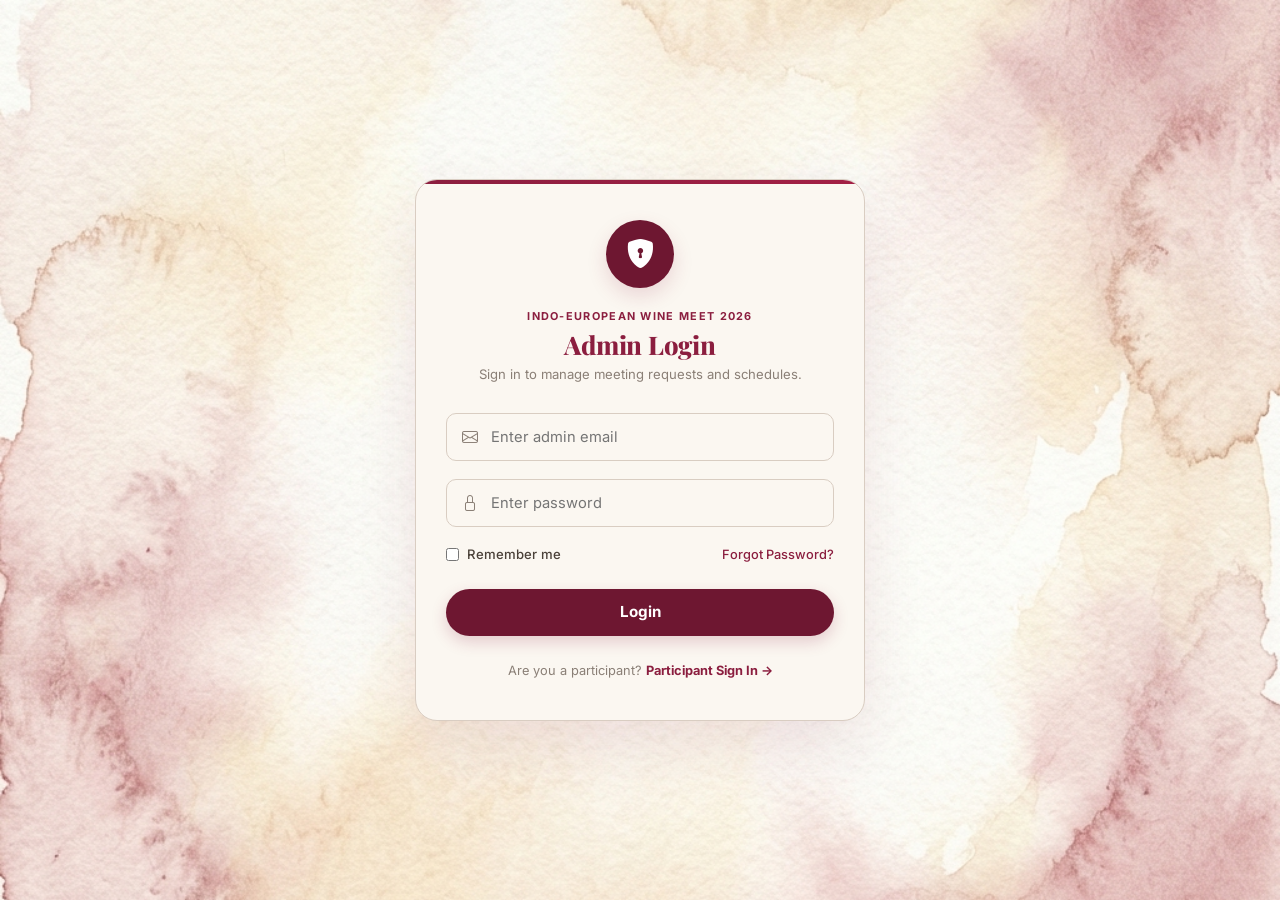
==== admin-login.html @ 6dad5243 "html" ====
<!DOCTYPE html>
<html lang="en">

<head>
  <meta charset="UTF-8">
  <meta name="viewport" content="width=device-width, initial-scale=1.0">
  <title>Admin Login | Indo-European Wine Meet 2026</title>
  <link rel="preconnect" href="https://fonts.googleapis.com">
  <link rel="preconnect" href="https://fonts.gstatic.com" crossorigin>
  <link
    href="https://fonts.googleapis.com/css2?family=Playfair+Display:ital,wght@0,600;0,700;0,800;1,600&family=Poppins:wght@400;500;600;700;800&family=Inter:wght@400;500;600&display=swap"
    rel="stylesheet">
  <link href="https://cdn.jsdelivr.net/npm/bootstrap@5.3.3/dist/css/bootstrap.min.css" rel="stylesheet">
  <link rel="stylesheet" href="https://cdn.jsdelivr.net/npm/bootstrap-icons@1.11.3/font/bootstrap-icons.css">
  <link rel="stylesheet" href="style.css">
</head>

<body class="auth-body">

  <div class="auth-card">

    <!-- Shield circle icon -->
    <div class="auth-icon-circle" style="background: var(--wine-deep);">
      <i class="bi bi-shield-lock-fill"></i>
    </div>

    <div class="auth-header">
      <p
        style="font-size:0.68rem; text-transform:uppercase; letter-spacing:0.12em; font-weight:700; color:var(--wine); margin-bottom:4px;">
        INDO-EUROPEAN WINE MEET 2026</p>
      <h3
        style="font-family:var(--font-serif); font-weight:800; color:var(--wine); font-size:1.6rem; margin-bottom:6px;">
        Admin Login</h3>
      <p style="font-size:0.82rem; color:#8a7f76; line-height:1.5;">Sign in to manage meeting requests and schedules.
      </p>
    </div>

    <div class="auth-error" id="auth-error">Invalid administrator credentials.</div>

    <form id="adminForm" onsubmit="handleAdminLogin(event)">
      <div class="auth-input-wrap">
        <i class="bi bi-envelope auth-input-icon"></i>
        <input type="email" class="auth-control" id="adm-email" placeholder="Enter admin email" required>
      </div>
      <div class="auth-input-wrap">
        <i class="bi bi-lock auth-input-icon"></i>
        <input type="password" class="auth-control" id="adm-password" placeholder="Enter password" required>
      </div>

      <div class="auth-options">
        <label class="d-flex align-items-center gap-2" style="cursor:pointer; font-weight: 500;">
          <input type="checkbox" style="accent-color:var(--wine);"> Remember me
        </label>
        <a href="#" onclick="alert('Forgot password placeholder')" style="font-weight: 500; font-size: 0.8rem;">Forgot
          Password?</a>
      </div>

      <button type="submit" class="auth-btn" style="background:var(--wine-deep);">Login</button>
    </form>

    <div class="auth-switch" style="margin-top: 25px; font-size: 0.8rem;">
      Are you a participant? <a href="user-login.html" style="color:var(--wine); font-weight:700;">Participant Sign In
        &rarr;</a>
    </div>
  </div>

  <script>
    function handleAdminLogin(e) {
      e.preventDefault();
      const email = document.getElementById('adm-email').value.trim().toLowerCase();
      const password = document.getElementById('adm-password').value;
      const errorDiv = document.getElementById('auth-error');

      // Admin credentials: admin@mediaindia.eu / admin123
      if (email === 'admin@mediaindia.eu' && password === 'admin123') {
        sessionStorage.setItem('admin_logged', 'true');
        sessionStorage.setItem('admin_email', email);
        window.location.href = 'dashboard.html';
      } else {
        errorDiv.style.display = 'block';
      }
    }
  </script>
</body>

</html>
---- style.css ----
/* ============ TOKENS ============ */
:root {
  --cream: #F5EEE6;
  --cream-alt: #F3EADF;
  --paper: #FBF7F1;
  --wine: #8B1E3F;
  --wine-deep: #6E1731;
  --rose: #A32045;
  --terracotta: #B5502F;
  --ink: #1D1714;
  --border-soft: #D9CDC2;
  --amber: #F29A2E;
  --leaf: #6E8B5C;
  --leaf-dark: #4F6B41;

  --font-display: 'Poppins', sans-serif;
  --font-serif: 'Playfair Display', serif;
  --font-body: 'Inter', sans-serif;

  --radius-lg: 22px;
  --radius-md: 14px;
  --container-max: 1240px;
}

* {
  box-sizing: border-box;
}

html {
  scroll-behavior: smooth;
}

body {
  font-family: var(--font-body);
  color: var(--ink);
  background: var(--cream);
  overflow-x: hidden;
}

.container-xl-custom {
  max-width: var(--container-max);
  margin: 0 auto;
  padding: 0 clamp(20px, 5vw, 64px);
}

h1,
h2,
h3,
h4 {
  font-family: var(--font-display);
  font-weight: 800;
  color: var(--ink);
  letter-spacing: -0.01em;
}

.eyebrow {
  font-family: var(--font-body);
  text-transform: uppercase;
  letter-spacing: 0.16em;
  font-size: 0.78rem;
  font-weight: 600;
  color: var(--wine);
}

.section-label {
  display: inline-flex;
  align-items: center;
  gap: 10px;
  font-family: var(--font-body);
  text-transform: uppercase;
  letter-spacing: 0.14em;
  font-size: 0.76rem;
  font-weight: 700;
  color: var(--wine);
  margin-bottom: 14px;
}

.section-label::before {
  content: "";
  width: 26px;
  height: 3px;
  background: var(--amber);
  display: inline-block;
  border-radius: 2px;
}

.section-title {
  font-size: clamp(1.9rem, 3vw, 2.7rem);
  margin-bottom: 18px;
}

.lede {
  font-size: 1.06rem;
  line-height: 1.75;
  color: #3a332f;
}

section {
  position: relative;
}

.wine-strip {
  background: linear-gradient(90deg, var(--wine) 0%, var(--rose) 100%);
  color: #fff;
}

.divider-strip {
  height: 6px;
  width: 100%;
  background: repeating-linear-gradient(90deg, var(--wine) 0 40px, var(--amber) 40px 44px, var(--wine) 44px 84px);
  opacity: .85;
}

/* ============ DECORATIVE SVG FLOATERS ============ */
.float-deco {
  position: absolute;
  pointer-events: none;
  opacity: .9;
  z-index: 1;
}

@keyframes gentle-float {

  0%,
  100% {
    transform: translateY(0) rotate(0deg);
  }

  50% {
    transform: translateY(-10px) rotate(2deg);
  }
}

.drift {
  animation: gentle-float 6s ease-in-out infinite;
}

@media (prefers-reduced-motion: reduce) {
  .drift {
    animation: none;
  }
}

/* ============ NAVBAR ============ */
.site-navbar {
  position: sticky;
  top: 0;
  z-index: 999;
  background: rgba(251, 247, 241, 0.88);
  backdrop-filter: blur(10px);
  border-bottom: 1px solid var(--border-soft);
  transition: box-shadow .3s ease;
}

.site-navbar.scrolled {
  box-shadow: 0 6px 24px rgba(29, 23, 20, 0.08);
}

.navbar-inner {
  display: flex;
  align-items: center;
  justify-content: space-between;
  padding: 14px clamp(20px, 5vw, 64px);
  max-width: var(--container-max);
  margin: 0 auto;
}

.mig-logo {
  display: flex;
  align-items: center;
  gap: 10px;
  text-decoration: none;
  flex-shrink: 0;
}

.mig-logo-mark {
  font-family: var(--font-display);
  font-weight: 800;
  font-size: 1.5rem;
  color: var(--wine);
  letter-spacing: 0.02em;
  line-height: 1;
}

.mig-logo-mark span {
  color: var(--ink);
}

.mig-logo img {
  height: 40px;
  width: auto;
  display: block;
}

.mig-logo-sub {
  display: block;
  font-size: 0.55rem;
  letter-spacing: 0.22em;
  color: #7a6f65;
  font-weight: 600;
  margin-top: 2px;
}

.nav-links {
  display: flex;
  gap: 15px;
  align-items: center;
  list-style: none;
  margin: 0;
  padding: 0;
}

.nav-links a {
  color: var(--ink);
  text-decoration: none;
  font-weight: 600;
  font-size: 0.86rem;
  position: relative;
  padding: 4px 0;
  transition: color .25s ease;
}

.nav-links a::after {
  content: "";
  position: absolute;
  left: 0;
  bottom: -2px;
  width: 0;
  height: 2px;
  background: var(--wine);
  transition: width .25s ease;
}

.nav-links a:hover {
  color: var(--wine);
}

.nav-links a:hover::after {
  width: 100%;
}

.btn-wine {
  background: var(--wine);
  color: #fff !important;
  border: none;
  padding: 10px 22px;
  border-radius: 999px;
  font-weight: 600;
  font-size: 0.92rem;
  text-decoration: none;
  transition: all .25s ease;
  display: inline-block;
}

.btn-wine:hover {
  background: var(--wine-deep);
  color: #fff;
  transform: translateY(-1px);
  box-shadow: 0 8px 20px rgba(139, 30, 63, 0.28);
}

.btn-outline-wine {
  background: transparent;
  color: var(--wine) !important;
  border: 1.5px solid var(--wine);
  padding: 9.5px 22px;
  border-radius: 999px;
  font-weight: 600;
  font-size: 0.92rem;
  text-decoration: none;
  transition: all .25s ease;
  display: inline-block;
}

.btn-outline-wine:hover {
  background: var(--wine);
  color: #fff !important;
}

.navbar-toggler {
  border: none;
  background: none;
  font-size: 1.4rem;
  color: var(--wine);
}

/* ============ HERO ============ */
.hero {
  background: var(--cream);
  padding: 56px 0 0 0;
  position: relative;
  overflow: hidden;
}

.hero-grid {
  display: grid;
  grid-template-columns: 0.95fr 1.15fr;
  gap: 48px;
  align-items: center;
  max-width: var(--container-max);
  margin: 0 auto;
  padding: 0 clamp(20px, 5vw, 64px) 60px;
  position: relative;
  z-index: 2;
}

.hero-image-stack {
  display: flex;
  flex-direction: column;
  gap: 16px;
}

.hero-img-block {
  border-radius: var(--radius-lg);
  overflow: hidden;
  box-shadow: 0 20px 46px rgba(29, 23, 20, 0.14);
  position: relative;
}

.hero-img-block img {
  width: 100%;
  display: block;
  object-fit: cover;
}

.hero-img-block.large img {
  height: 300px;
}

.hero-img-block.small {
  display: flex;
}

.hero-img-block.small img {
  height: 180px;
}

.hero-check-badge {
  position: absolute;
  top: 14px;
  left: 14px;
  width: 38px;
  height: 38px;
  background: var(--wine);
  border-radius: 50%;
  display: flex;
  align-items: center;
  justify-content: center;
  color: #fff;
  font-size: 1.1rem;
  box-shadow: 0 6px 14px rgba(0, 0, 0, .2);
}

.hero-content {
  position: relative;
  z-index: 2;
}

.hero-eyebrow {
  font-family: var(--font-body);
  text-transform: uppercase;
  letter-spacing: 0.18em;
  font-size: 0.78rem;
  font-weight: 600;
  color: var(--wine);
  display: flex;
  align-items: center;
  gap: 10px;
  margin-bottom: 18px;
}

.hero-eyebrow::before {
  content: "";
  width: 30px;
  height: 2px;
  background: var(--amber);
}

.hero-title {
  font-size: clamp(2.6rem, 5.2vw, 4.4rem);
  line-height: 1.03;
  margin-bottom: 6px;
  font-family: var(--font-display);
  font-weight: 800;
}

.hero-subline {
  font-family: var(--font-body);
  font-size: 1.15rem;
  letter-spacing: 0.06em;
  font-weight: 600;
  color: #54493f;
  text-transform: uppercase;
  margin: 14px 0 22px;
}

.date-badge {
  display: inline-flex;
  align-items: center;
  gap: 8px;
  background: var(--amber);
  color: var(--ink);
  font-weight: 700;
  font-size: 1rem;
  padding: 11px 24px;
  border-radius: 999px;
  box-shadow: 0 8px 18px rgba(242, 154, 46, 0.35);
}

.venue-line {
  margin-top: 16px;
  font-weight: 600;
  color: #4a4038;
  font-size: 0.98rem;
  letter-spacing: 0.02em;
}

.hero-intro {
  margin-top: 24px;
  font-size: 1.05rem;
  line-height: 1.8;
  color: #42392f;
  max-width: 560px;
  font-style: italic;
  border-left: 3px solid var(--border-soft);
  padding-left: 18px;
}

.hero-ctas {
  margin-top: 34px;
  display: flex;
  gap: 16px;
  flex-wrap: wrap;
}

.hero-deco-bottle {
  position: absolute;
  top: 30px;
  right: 18px;
  width: 92px;
  z-index: 1;
}

.hero-deco-leaf {
  position: absolute;
  top: -6px;
  left: 46%;
  width: 70px;
  z-index: 1;
}

.hero-deco-glasses {
  position: absolute;
  bottom: 40px;
  right: 4%;
  width: 130px;
  z-index: 1;
}

.hero-footer-band {
  background: linear-gradient(90deg, var(--wine) 0%, var(--rose) 100%);
  color: #fff;
  padding: 16px clamp(20px, 5vw, 64px);
}

.hero-footer-band .row-flex {
  max-width: var(--container-max);
  margin: 0 auto;
  display: flex;
  align-items: center;
  justify-content: space-between;
  font-weight: 700;
  font-size: 0.95rem;
  letter-spacing: 0.04em;
}

.hero-footer-band .mig-mini {
  font-family: var(--font-display);
  font-weight: 800;
  font-size: 1.15rem;
}

/* ============ ABOUT / OVERVIEW ============ */
.about-section {
  background: var(--paper);
  padding: 100px 0;
}

.about-grid {
  display: grid;
  grid-template-columns: 0.9fr 1.1fr;
  gap: 56px;
  align-items: center;
}

.about-img-wrap {
  position: relative;
}

.about-img-wrap img {
  width: 100%;
  border-radius: var(--radius-lg);
  box-shadow: 0 24px 50px rgba(29, 23, 20, 0.16);
  display: block;
}

.about-leaf-corner {
  position: absolute;
  top: -30px;
  left: -30px;
  width: 80px;
}

.participants-note {
  margin-top: 26px;
  background: var(--cream-alt);
  border-left: 4px solid var(--wine);
  border-radius: 10px;
  padding: 18px 22px;
}

.participants-note strong {
  color: var(--wine);
}

/* ============ BACKGROUND & OPPORTUNITY ============ */
.opportunity-section {
  background: var(--cream);
  padding: 100px 0;
  position: relative;
}

.opportunity-inner {
  max-width: 880px;
  margin: 0 auto;
  text-align: left;
  position: relative;
  z-index: 2;
}

.opportunity-inner .lede {
  font-size: 1.12rem;
}

.opportunity-inner mark {
  background: none;
  color: var(--wine);
  font-weight: 700;
  box-shadow: inset 0 -8px 0 rgba(242, 154, 46, 0.35);
  padding: 0 2px;
}

.opp-deco-glass {
  position: absolute;
  opacity: .18;
  width: 220px;
  right: 6%;
  bottom: 6%;
}

.opp-deco-leaf {
  position: absolute;
  opacity: .5;
  width: 80px;
  left: 4%;
  top: 14%;
}

/* ============ OBJECTIVES ============ */
.objectives-section {
  background: var(--paper);
  padding: 100px 0;
}

.objective-card {
  background: var(--cream-alt);
  border: 1px solid var(--border-soft);
  border-radius: var(--radius-md);
  padding: 28px 26px;
  height: 100%;
  transition: transform .3s ease, box-shadow .3s ease;
}

.objective-card:hover {
  transform: translateY(-6px);
  box-shadow: 0 18px 34px rgba(29, 23, 20, 0.1);
}

.objective-icon {
  width: 46px;
  height: 46px;
  border-radius: 50%;
  background: var(--wine);
  color: #fff;
  display: flex;
  align-items: center;
  justify-content: center;
  font-size: 1.15rem;
  margin-bottom: 18px;
}

.objective-card h5 {
  font-family: var(--font-display);
  font-weight: 700;
  font-size: 1.05rem;
  margin-bottom: 8px;
}

.objective-card p {
  color: #4a4038;
  font-size: 0.95rem;
  line-height: 1.6;
  margin: 0;
}

/* ============ PARTICIPANTS ============ */
.participants-section {
  background: linear-gradient(180deg, var(--cream) 0%, var(--cream-alt) 100%);
  padding: 100px 0;
}

.participant-card {
  background: var(--paper);
  border-radius: var(--radius-md);
  border: 1px solid var(--border-soft);
  padding: 30px 24px;
  text-align: center;
  height: 100%;
  position: relative;
  transition: transform .3s ease, box-shadow .3s ease;
}

.participant-card:hover {
  transform: translateY(-6px);
  box-shadow: 0 20px 40px rgba(29, 23, 20, 0.1);
}

.participant-card .p-icon {
  width: 58px;
  height: 58px;
  margin: 0 auto 18px;
  border-radius: 50%;
  background: var(--cream-alt);
  border: 1.5px solid var(--border-soft);
  display: flex;
  align-items: center;
  justify-content: center;
  color: var(--wine);
  font-size: 1.5rem;
}

.participant-card h6 {
  font-family: var(--font-display);
  font-weight: 700;
  font-size: 1rem;
  margin-bottom: 10px;
}

.participant-card p {
  font-size: 0.9rem;
  color: #4a4038;
  line-height: 1.55;
  margin: 0;
}

/* ============ PROGRAMME TIMELINE ============ */
.programme-section {
  background: var(--paper);
  padding: 100px 0;
}

.timeline {
  position: relative;
  max-width: 820px;
  margin: 50px auto 0;
}

.timeline::before {
  content: "";
  position: absolute;
  left: 19px;
  top: 0;
  bottom: 0;
  width: 2px;
  background: var(--border-soft);
}

.timeline-item {
  position: relative;
  padding-left: 58px;
  margin-bottom: 34px;
}

.timeline-item:last-child {
  margin-bottom: 0;
}

.timeline-dot {
  position: absolute;
  left: 0;
  top: 2px;
  width: 40px;
  height: 40px;
  border-radius: 50%;
  background: var(--wine);
  color: #fff;
  display: flex;
  align-items: center;
  justify-content: center;
  font-size: 1rem;
  box-shadow: 0 0 0 6px var(--paper);
}

.timeline-item h6 {
  font-family: var(--font-display);
  font-weight: 700;
  margin-bottom: 4px;
  font-size: 1.02rem;
}

.timeline-item p {
  color: #4a4038;
  margin: 0;
  font-size: 0.93rem;
}

.outcome-box {
  margin-top: 50px;
  background: var(--wine);
  color: #fff;
  border-radius: var(--radius-md);
  padding: 30px 34px;
  max-width: 820px;
  margin-left: auto;
  margin-right: auto;
}

.outcome-box strong {
  color: var(--amber);
}

/* ============ KEY HIGHLIGHTS ============ */
.highlights-section {
  background: var(--cream);
  padding: 100px 0;
}

.highlights-grid {
  display: grid;
  grid-template-columns: 1fr 1fr;
  gap: 48px;
  align-items: center;
}

.highlights-img {
  border-radius: var(--radius-lg);
  overflow: hidden;
  box-shadow: 0 24px 50px rgba(29, 23, 20, 0.16);
}

.highlights-img img {
  width: 100%;
  display: block;
}

.highlight-list {
  list-style: none;
  padding: 0;
  margin: 0;
}

.highlight-list li {
  display: flex;
  gap: 14px;
  align-items: flex-start;
  padding: 14px 0;
  border-bottom: 1px solid var(--border-soft);
  font-weight: 600;
  font-size: 0.98rem;
}

.highlight-list li:last-child {
  border-bottom: none;
}

.highlight-list li i {
  color: var(--wine);
  font-size: 1.2rem;
  margin-top: 2px;
}

/* ============ PARTICIPATION COST ============ */
.cost-section {
  background: var(--paper);
  padding: 100px 0;
  position: relative;
  overflow: hidden;
}

.cost-card {
  max-width: 480px;
  margin: 0 auto;
  background: var(--cream-alt);
  border: 2px solid var(--wine);
  border-radius: var(--radius-lg);
  padding: 46px 40px;
  text-align: center;
  position: relative;
  box-shadow: 0 26px 54px rgba(139, 30, 63, 0.14);
  z-index: 2;
}

.cost-badge {
  display: inline-block;
  background: var(--wine);
  color: #fff;
  font-size: 0.72rem;
  letter-spacing: 0.14em;
  text-transform: uppercase;
  font-weight: 700;
  padding: 7px 18px;
  border-radius: 999px;
  margin-bottom: 22px;
}

.cost-amount {
  font-family: var(--font-display);
  font-weight: 800;
  font-size: 2.6rem;
  color: var(--wine);
  line-height: 1;
}

.cost-amount span {
  font-size: 1.15rem;
  display: block;
  font-weight: 600;
  color: #4a4038;
  margin-top: 8px;
}

.cost-note {
  margin-top: 26px;
  font-size: 0.92rem;
  color: #4a4038;
  line-height: 1.6;
}

.cost-deco {
  position: absolute;
  opacity: .35;
}

/* ============ CONTACT / FINAL CTA ============ */
.contact-section {
  background: linear-gradient(135deg, var(--wine) 0%, var(--wine-deep) 100%);
  color: #fff;
  padding: 110px 0;
  position: relative;
  overflow: hidden;
}

.contact-inner {
  max-width: 760px;
  margin: 0 auto;
  text-align: center;
  position: relative;
  z-index: 2;
}

.contact-inner h2 {
  color: #fff;
  font-size: clamp(1.9rem, 3.6vw, 2.9rem);
}

.contact-inner p.lede {
  color: #f2e3e8;
}

.contact-ctas {
  display: flex;
  gap: 18px;
  justify-content: center;
  margin-top: 32px;
  flex-wrap: wrap;
}

.btn-cream {
  background: var(--cream);
  color: var(--wine) !important;
  padding: 13px 30px;
  border-radius: 999px;
  font-weight: 700;
  text-decoration: none;
  display: inline-block;
  transition: all .25s ease;
}

.btn-cream:hover {
  background: #fff;
  transform: translateY(-2px);
}

.btn-ghost-cream {
  background: transparent;
  border: 1.5px solid rgba(255, 255, 255, 0.55);
  color: #fff !important;
  padding: 12.5px 30px;
  border-radius: 999px;
  font-weight: 700;
  text-decoration: none;
  display: inline-block;
  transition: all .25s ease;
}

.btn-ghost-cream:hover {
  background: rgba(255, 255, 255, 0.12);
}

.contact-details-grid {
  display: flex;
  justify-content: center;
  gap: 30px;
  margin-top: 50px;
  flex-wrap: wrap;
}

.contact-detail-card {
  background: rgba(255, 255, 255, 0.08);
  border: 1px solid rgba(255, 255, 255, 0.2);
  border-radius: var(--radius-md);
  padding: 30px;
  display: flex;
  flex-direction: column;
  gap: 6px;
  text-align: left;
  flex: 1 1 340px;
  max-width: 380px;
  transition: transform 0.3s ease, background-color 0.3s ease, border-color 0.3s ease;
}

.contact-detail-card:hover {
  transform: translateY(-5px);
  background: rgba(255, 255, 255, 0.12);
  border-color: rgba(255, 255, 255, 0.3);
}

.contact-detail-card .name {
  font-family: var(--font-display);
  font-weight: 700;
  font-size: 1.05rem;
}

.contact-detail-card .role {
  color: #e9c9d3;
  font-size: 0.9rem;
  margin-bottom: 8px;
}

.contact-detail-card a {
  color: #fff;
  text-decoration: none;
  font-size: 0.94rem;
}

.contact-detail-card a:hover {
  text-decoration: underline;
}

/* ============ FOOTER ============ */
.site-footer {
  background: var(--ink);
  color: #d9cdc2;
  padding: 50px 0 24px;
}

.footer-top {
  display: flex;
  justify-content: space-between;
  align-items: flex-start;
  flex-wrap: wrap;
  gap: 30px;
  padding-bottom: 30px;
  border-bottom: 1px solid rgba(255, 255, 255, 0.12);
}

.footer-logo-mark {
  font-family: var(--font-display);
  font-weight: 800;
  font-size: 1.4rem;
  color: #fff;
}

.footer-logo-mark span {
  color: var(--amber);
}

.footer-logo-mark img {
  height: 40px;
  width: auto;
  display: block;
}

.footer-links {
  display: flex;
  gap: 28px;
  list-style: none;
  padding: 0;
  margin: 0;
  flex-wrap: wrap;
}

.footer-links a {
  color: #d9cdc2;
  text-decoration: none;
  font-size: 0.92rem;
}

.footer-links a:hover {
  color: #fff;
}

.footer-bottom {
  padding-top: 22px;
  display: flex;
  justify-content: space-between;
  flex-wrap: wrap;
  gap: 10px;
  font-size: 0.82rem;
  color: #8a7f76;
}

/* ============ SCROLL REVEAL ============ */
.reveal {
  opacity: 0;
  transform: translateY(24px);
  transition: opacity .7s ease, transform .7s ease;
}

.reveal.is-visible {
  opacity: 1;
  transform: translateY(0);
}

/* ============ RESPONSIVE ============ */
@media (max-width: 991px) {
  .hero-grid,
  .about-grid,
  .highlights-grid {
    grid-template-columns: 1fr;
    gap: 36px;
  }

  .hero-grid {
    padding-bottom: 40px;
  }

  .about-img-wrap {
    order: 2;
  }

  .highlights-img {
    order: 1;
  }

  .nav-links {
    display: none;
  }

  .hero-deco-bottle,
  .hero-deco-glasses,
  .hero-deco-leaf {
    display: none;
  }

  .contact-details-grid {
    margin-top: 36px;
    gap: 20px;
  }

  /* Responsive padding */
  .about-section,
  .opportunity-section,
  .objectives-section,
  .participants-section,
  .programme-section,
  .highlights-section,
  .cost-section {
    padding: 70px 0;
  }

  .contact-section {
    padding: 80px 0;
  }

  /* Deco adjustments */
  .opp-deco-glass {
    width: 140px;
    opacity: 0.1;
  }
  .opp-deco-leaf {
    width: 50px;
    opacity: 0.25;
  }

  /* Hero image stacks */
  .hero-img-block.large img {
    height: 240px;
  }
  .hero-img-block.small img {
    height: 140px;
  }

  /* Programme Highlights Grid mobile/tablet */
  .programme-grid {
    grid-template-columns: 1fr;
    gap: 0;
    margin-top: 30px;
  }

  .programme-right {
    display: none;
  }
}

@media (max-width: 767px) {
  /* Footer formatting */
  .footer-top {
    flex-direction: column;
    align-items: center;
    text-align: center;
    gap: 24px;
  }
  .footer-links {
    justify-content: center;
    gap: 12px 20px;
  }
  .footer-bottom {
    flex-direction: column;
    align-items: center;
    text-align: center;
    gap: 12px;
  }
}

@media (max-width: 575px) {
  .navbar-inner {
    padding: 10px 20px;
  }

  .mig-logo img {
    height: 32px;
  }

  .footer-logo-mark img {
    height: 32px;
  }

  .hero-title {
    font-size: 2.1rem;
  }

  .cost-card {
    padding: 34px 24px;
  }

  .hero-footer-band .row-flex {
    flex-direction: column;
    gap: 6px;
    text-align: center;
  }

  /* Section spacings */
  .about-section,
  .opportunity-section,
  .objectives-section,
  .participants-section,
  .programme-section,
  .highlights-section,
  .cost-section {
    padding: 50px 0;
  }

  .contact-section {
    padding: 60px 0;
  }

  /* Timeline mobile adjustments */
  .timeline-item {
    padding-left: 48px;
    margin-bottom: 26px;
  }
  .timeline-dot {
    width: 32px;
    height: 32px;
    font-size: 0.85rem;
    box-shadow: 0 0 0 4px var(--paper);
  }
  .timeline::before {
    left: 15px;
  }

  /* Cost amount mobile adjustment */
  .cost-amount {
    font-size: 2.1rem;
  }

  /* Contact card overflow fix */
  .contact-detail-card {
    padding: 20px;
    width: 100%;
    max-width: 100%;
    display: flex;
  }
  .contact-detail-card a {
    word-break: break-all;
  }

  /* SVGs hide on mobile to declutter */
  .opp-deco-glass,
  .opp-deco-leaf {
    display: none;
  }

  /* Hero images mobile */
  .hero-img-block.large img {
    height: 180px;
  }
  .hero-img-block.small img {
    height: 100px;
  }

  /* Popup mobile overrides */
  .event-popup-card {
    padding: 24px 20px;
    max-width: 320px;
  }
  .event-popup-title {
    font-size: 1.35rem;
  }
  .event-popup-desc {
    font-size: 0.85rem;
    margin-bottom: 18px;
  }
  .event-popup-icon-wrap {
    width: 50px;
    height: 50px;
    margin-bottom: 12px;
  }
  .event-popup-svg {
    width: 30px;
    height: 30px;
  }

  /* Outcome box padding adjustment */
  .outcome-box {
    padding: 20px 22px;
    margin-top: 30px;
  }
}

/* ============ PROGRAMME GRID ============ */
.programme-grid {
  display: grid;
  grid-template-columns: 1.15fr 0.85fr;
  gap: 56px;
  align-items: stretch;
  margin-top: 50px;
}

.programme-visual {
  height: 100%;
  border-radius: var(--radius-lg);
  overflow: hidden;
  box-shadow: 0 24px 50px rgba(139, 30, 63, 0.12);
  border: 1px solid var(--border-soft);
}

.programme-visual img {
  width: 100%;
  height: 100%;
  object-fit: cover;
  display: block;
}

.programme-grid .timeline {
  margin-top: 0;
  max-width: 100%;
}

/* ============ EVENT REGISTRATION POPUP ============ */
.event-popup-overlay {
  position: fixed;
  top: 0;
  left: 0;
  width: 100%;
  height: 100%;
  background: rgba(29, 23, 20, 0.6);
  backdrop-filter: blur(5px);
  z-index: 1050;
  display: flex;
  align-items: center;
  justify-content: center;
  opacity: 0;
  pointer-events: none;
  transition: opacity 0.4s ease;
}

.event-popup-overlay.show {
  opacity: 1;
  pointer-events: auto;
}

.event-popup-card {
  background: var(--paper);
  border: 2px solid var(--border-soft);
  border-radius: var(--radius-lg);
  padding: 40px 30px;
  max-width: 440px;
  width: 90%;
  text-align: center;
  position: relative;
  box-shadow: 0 24px 60px rgba(139, 30, 63, 0.22);
  transform: scale(0.9);
  transition: transform 0.4s cubic-bezier(0.34, 1.56, 0.64, 1);
}

.event-popup-overlay.show .event-popup-card {
  transform: scale(1);
}

.event-popup-close {
  position: absolute;
  top: 15px;
  right: 15px;
  background: transparent;
  border: none;
  font-size: 2rem;
  line-height: 1;
  color: var(--wine);
  opacity: 0.65;
  cursor: pointer;
  transition: opacity 0.2s ease, transform 0.2s ease;
}

.event-popup-close:hover {
  opacity: 1;
  transform: rotate(90deg);
}

.event-popup-icon-wrap {
  width: 70px;
  height: 70px;
  background: var(--cream);
  border-radius: 50%;
  display: flex;
  align-items: center;
  justify-content: center;
  margin: 0 auto 20px;
}

.event-popup-svg {
  width: 42px;
  height: 42px;
}

.event-popup-eyebrow {
  font-family: var(--font-body);
  text-transform: uppercase;
  letter-spacing: 0.16em;
  font-size: 0.78rem;
  font-weight: 700;
  color: var(--wine);
  margin-bottom: 8px;
}

.event-popup-title {
  font-family: var(--font-display);
  font-size: 1.6rem;
  font-weight: 800;
  color: var(--ink);
  margin-bottom: 8px;
  line-height: 1.25;
}

.event-popup-date {
  display: inline-flex;
  align-items: center;
  gap: 6px;
  background: var(--amber);
  color: var(--ink);
  font-weight: 700;
  font-size: 0.9rem;
  padding: 6px 16px;
  border-radius: 999px;
  margin-bottom: 18px;
  box-shadow: 0 4px 10px rgba(242, 154, 46, 0.25);
}

.event-popup-desc {
  font-size: 0.94rem;
  line-height: 1.6;
  color: #4a4038;
  margin-bottom: 24px;
}

.event-popup-cta {
  display: inline-block;
  background: var(--wine);
  color: #fff !important;
  font-family: var(--font-body);
  font-weight: 700;
  font-size: 0.95rem;
  text-decoration: none;
  padding: 12px 36px;
  border-radius: 999px;
  box-shadow: 0 6px 20px rgba(139, 30, 63, 0.3);
  transition: all 0.25s ease;
}

.event-popup-cta:hover {
  background: var(--wine-deep);
  transform: translateY(-2px);
  box-shadow: 0 8px 24px rgba(139, 30, 63, 0.4);
}


/* ============ REGISTRATION PAGE STYLES ============ */
/* PAGE HERO STRIP */
.form-hero{ background: var(--cream); padding: 75px 0 50px; text-align:center; position:relative; overflow:hidden; }
.form-hero .eyebrow{ text-transform:uppercase; letter-spacing:0.18em; font-size:0.8rem; font-weight:700; color:var(--wine); }
.form-hero h1{ font-size: clamp(2.4rem, 5vw, 3.6rem); margin: 12px 0 16px; font-weight: 800; }
.form-hero p.lede{ max-width:680px; margin:0 auto; font-size:1.08rem; line-height:1.75; color:#4a4038; }
.event-meta{ display:flex; gap:26px; justify-content:center; flex-wrap:wrap; margin-top:30px; }
.event-meta span{ display:flex; align-items:center; gap:8px; font-weight:700; font-size:0.92rem; color: var(--wine); background: var(--cream-alt); border: 1.5px solid var(--border-soft); padding:10px 22px; border-radius:999px; box-shadow: 0 4px 12px rgba(139,30,63,0.04); }

.progress-note {
  display: inline-flex;
  align-items: center;
  gap: 8px;
  font-size: 0.82rem;
  font-weight: 700;
  color: var(--wine);
  background: var(--cream-alt);
  border: 1.5px solid var(--border-soft);
  padding: 6px 16px;
  border-radius: 999px;
  margin-top: 18px;
  text-transform: uppercase;
  letter-spacing: 0.08em;
}

/* FORM CARD */
.form-section{ background: var(--paper); padding: 40px 0 110px; position: relative; }
.reg-card{
  max-width: 980px;
  margin: 0 auto;
  background: var(--cream);
  border: 1.5px solid var(--border-soft);
  border-radius: var(--radius-lg);
  box-shadow: 0 35px 70px rgba(29,23,20,0.12);
  padding: clamp(30px, 6vw, 64px);
  position: relative;
}

.form-group-block{ padding: 45px 0; border-bottom: 1.5px solid var(--border-soft); }
.form-group-block:first-child{ padding-top:4px; }
.form-group-block:last-of-type{ border-bottom:none; }
.group-heading{ display:flex; align-items:center; gap:14px; margin-bottom: 28px; }
.group-number{
  width:36px; height:36px; border-radius:50%;
  background: var(--wine); color:#fff;
  display:flex; align-items:center; justify-content:center;
  font-family: var(--font-display); font-weight:700; font-size:0.92rem;
  flex-shrink:0;
  box-shadow: 0 4px 10px rgba(139,30,63,0.2);
}
.group-heading h3{ font-size:1.35rem; margin:0; font-weight: 700; color: var(--ink); }

.form-label{
  font-weight:600; font-size:0.88rem; color:#4a4038;
  margin-bottom:8px; display:block;
}
.form-label .req{ color: var(--wine); margin-left:3px; }
.form-control, .form-select{
  background: var(--paper);
  border: 1.5px solid var(--border-soft);
  border-radius: 12px;
  padding: 13px 16px;
  font-size: 0.95rem;
  color: var(--ink);
  transition: all .25s ease;
}
.form-control:focus, .form-select:focus{
  border-color: var(--wine);
  box-shadow: 0 0 0 4px rgba(139,30,63,0.12);
  background: #fff;
  outline: none;
}
textarea.form-control{ min-height: 100px; resize: vertical; }

.check-grid{
  display:grid;
  grid-template-columns: repeat(3, 1fr);
  gap: 16px 20px;
}
.form-check{
  background: var(--cream-alt);
  border: 1.5px solid var(--border-soft);
  border-radius: 12px;
  padding: 14px 18px;
  display:flex;
  align-items:center;
  gap:12px;
  margin:0;
  transition: all .25s ease;
  cursor: pointer;
}
.form-check:hover{
  border-color: var(--wine);
  background: #fff;
  transform: translateY(-2px);
  box-shadow: 0 6px 16px rgba(139, 30, 63, 0.06);
}
.form-check:has(.form-check-input:checked) {
  background: #fff;
  border-color: var(--wine);
  box-shadow: 0 6px 16px rgba(139, 30, 63, 0.08);
}
.form-check-input{
  width: 1.15em; height: 1.15em;
  margin-top:0;
  border: 1.5px solid var(--border-soft);
  cursor:pointer;
  transition: all 0.2s ease;
}
.form-check-input:checked{ background-color: var(--wine); border-color: var(--wine); }
.form-check-input:focus{ box-shadow: 0 0 0 3px rgba(139,30,63,0.15); border-color: var(--wine); }
.form-check-label{ font-size:0.92rem; font-weight:600; color: var(--ink); cursor:pointer; flex:1; }

.other-field{ margin-top: 16px; }

.category-grid{
  display:grid;
  grid-template-columns: repeat(5, 1fr);
  gap: 16px;
}
.category-card{
  position:relative;
}
.category-card input{ position:absolute; opacity:0; inset:0; cursor:pointer; }
.category-card label{
  display:flex; flex-direction:column; align-items:center; justify-content:center; gap:10px;
  background: var(--cream-alt);
  border: 1.5px solid var(--border-soft);
  border-radius: var(--radius-md);
  padding: 24px 12px;
  text-align:center;
  font-weight:700;
  font-size:0.95rem;
  color:#4a4038;
  cursor:pointer;
  transition: all .25s ease;
  height:100%;
}
.category-card label i{ font-size:1.5rem; color: var(--wine); transition: color 0.25s ease; }
.category-card label:hover {
  transform: translateY(-3px);
  border-color: var(--wine);
  background: #fff;
  box-shadow: 0 8px 20px rgba(139, 30, 63, 0.08);
}
.category-card input:checked + label{
  background: var(--wine);
  border-color: var(--wine);
  color:#fff;
  box-shadow: 0 8px 24px rgba(139, 30, 63, 0.2);
}
.category-card input:checked + label i{ color: #fff; }
.category-card input:focus-visible + label{ box-shadow: 0 0 0 3px rgba(139,30,63,0.2); }

.declaration-box{
  background: var(--cream-alt);
  border-left: 5px solid var(--wine);
  border-radius: 12px;
  padding: 24px 28px;
  display:flex;
  gap:16px;
  align-items:flex-start;
}
.declaration-box .form-check-input{ margin-top:3px; }
.declaration-box p{ margin:0; font-size:0.94rem; line-height:1.65; color:#4a4038; font-weight: 500; }

.submit-row{ display:flex; gap:20px; justify-content:center; flex-wrap:wrap; margin-top: 50px; }
.btn-submit{
  background: var(--wine);
  color:#fff;
  border:none;
  padding: 16px 48px;
  border-radius:999px;
  font-weight:700;
  font-size:1.02rem;
  transition: all .25s ease;
  box-shadow: 0 14px 28px rgba(139,30,63,0.24);
  cursor: pointer;
}
.btn-submit:hover{ background: var(--wine-deep); transform: translateY(-2px); box-shadow: 0 18px 36px rgba(139,30,63,0.32); }
.btn-reset{
  background: transparent;
  color: var(--wine);
  border: 1.5px solid var(--wine);
  padding: 15px 38px;
  border-radius:999px;
  font-weight:700;
  font-size:0.98rem;
  transition: all .25s ease;
  cursor: pointer;
}
.btn-reset:hover{ background: var(--wine); color:#fff; transform: translateY(-2px); }

.success-banner{
  display:none;
  background: var(--wine);
  color:#fff;
  border-radius: var(--radius-md);
  padding: 22px 28px;
  margin-bottom: 36px;
  align-items:center;
  gap:16px;
  font-weight:600;
  box-shadow: 0 10px 24px rgba(139,30,63,0.15);
}
.success-banner.show{ display:flex; }

.site-footer{ background: var(--ink); color:#d9cdc2; padding: 40px 0; text-align:center; font-size:0.88rem; border-top: 1px solid rgba(255,255,255,0.05); }
.site-footer a{ color:#d9cdc2; text-decoration: none; font-weight: 600; margin-left: 4px; }
.site-footer a:hover { color: #fff; text-decoration: underline; }

/* SVG Background Floaters */
.register-deco-svg {
  position: absolute;
  pointer-events: none;
  opacity: 0.12;
  z-index: 1;
  transition: all 0.3s ease;
}
.deco-left-1 { left: 4%; top: 12%; width: 110px; }
.deco-right-1 { right: 4%; top: 22%; width: 90px; }
.deco-left-2 { left: 3%; top: 62%; width: 95px; }
.deco-right-2 { right: 3%; top: 78%; width: 115px; }

/* Margins floaters on wide screen */
.card-margin-deco {
  position: absolute;
  width: 80px;
  opacity: 0.15;
  pointer-events: none;
}
.card-deco-left { left: -120px; top: 15%; }
.card-deco-right { right: -120px; top: 55%; }

@media (max-width: 1200px) {
  .card-margin-deco {
    display: none;
  }
}

@media (max-width: 991px){
  .register-deco-svg {
    opacity: 0.08;
    width: 70px;
  }
  .deco-left-1 { left: 2%; top: 5%; }
  .deco-right-1 { right: 2%; top: 15%; }
  .deco-left-2 { display: none; }
  .deco-right-2 { display: none; }

  .form-section {
    padding: 30px 0 80px;
  }
}

@media (max-width: 767px){
  .check-grid{ grid-template-columns: repeat(2, 1fr); gap: 12px 14px; }
  .category-grid{ grid-template-columns: repeat(2, 1fr); gap: 12px; }
  .event-meta{ flex-direction:column; align-items:center; gap: 12px; }
  .event-meta span { width: 100%; justify-content: center; }
  .reg-card { padding: 24px 20px; }
  .form-group-block { padding: 30px 0; }
  .group-heading { margin-bottom: 20px; }
  .submit-row { flex-direction: column; gap: 14px; }
  .btn-submit, .btn-reset { width: 100%; text-align: center; }
}

@media (max-width: 575px) {
  .register-deco-svg {
    display: none;
  }
  .navbar-inner {
    padding: 10px 20px;
  }
}

@media (max-width: 480px){
  .check-grid{ grid-template-columns: 1fr; }
  .category-grid{ grid-template-columns: 1fr; }
}

/* ============ PRE-SCHEDULE MEETING STYLES ============ */
/* Hero section */
.meeting-hero {
  background: var(--cream);
  padding: 70px 0 50px;
  text-align: center;
  position: relative;
  overflow: hidden;
}
.meeting-hero h1 {
  font-family: var(--font-display);
  font-size: clamp(2.4rem, 5vw, 3.6rem);
  margin: 12px 0 16px;
  font-weight: 800;
  color: var(--ink);
}
.meeting-hero p.lede {
  max-width: 680px;
  margin: 0 auto;
  font-size: 1.08rem;
  line-height: 1.75;
  color: #4a4038;
}

/* Progress Stepper */
.stepper {
  display: flex;
  justify-content: space-between;
  align-items: center;
  max-width: 620px;
  margin: 40px auto 20px;
  position: relative;
  padding: 0 10px;
}
.stepper::before {
  content: '';
  position: absolute;
  top: 20px;
  left: 5%;
  right: 5%;
  height: 2px;
  background: var(--border-soft);
  z-index: 1;
}
.step-node {
  width: 40px;
  height: 40px;
  border-radius: 50%;
  background: var(--paper);
  border: 2px solid var(--border-soft);
  display: flex;
  align-items: center;
  justify-content: center;
  font-weight: 700;
  font-size: 0.9rem;
  color: #8a7f76;
  position: relative;
  z-index: 2;
  transition: all 0.3s cubic-bezier(0.4, 0, 0.2, 1);
}
.step-node.active {
  background: var(--wine);
  border-color: var(--wine);
  color: #fff;
  box-shadow: 0 0 0 6px rgba(139, 30, 63, 0.12);
}
.step-node.completed {
  background: var(--leaf-dark);
  border-color: var(--leaf-dark);
  color: #fff;
}
.step-label {
  position: absolute;
  top: 48px;
  left: 50%;
  transform: translateX(-50%);
  font-size: 0.72rem;
  font-weight: 700;
  white-space: nowrap;
  text-transform: uppercase;
  letter-spacing: 0.06em;
  color: #8a7f76;
}
.step-node.active .step-label {
  color: var(--wine);
}
.step-node.completed .step-label {
  color: var(--leaf-dark);
}

/* Booking form and cards */
.booking-section {
  background: var(--paper);
  padding: 60px 0 100px;
  position: relative;
}
.booking-card {
  max-width: 780px;
  margin: 0 auto;
  background: var(--cream);
  border: 1.5px solid var(--border-soft);
  border-radius: var(--radius-lg);
  box-shadow: 0 30px 60px rgba(29, 23, 20, 0.08);
  padding: clamp(24px, 5vw, 45px);
  position: relative;
}

/* Custom input inputs */
.booking-input-wrap {
  position: relative;
  margin-bottom: 22px;
}
.booking-input-icon {
  position: absolute;
  left: 18px;
  top: 50%;
  transform: translateY(-50%);
  color: #8a7f76;
  font-size: 1.05rem;
  pointer-events: none;
  z-index: 2;
}
.booking-control {
  width: 100%;
  height: 52px;
  padding: 0 18px 0 48px;
  border: 1.5px solid var(--border-soft);
  border-radius: 12px;
  background: var(--paper);
  font-family: var(--font-body);
  font-size: 0.95rem;
  color: var(--ink);
  transition: all 0.25s ease;
  outline: none;
}
.booking-control:focus {
  border-color: var(--wine);
  background: #fff;
  box-shadow: 0 0 0 4px rgba(139, 30, 63, 0.1);
}
.booking-control.is-invalid {
  border-color: var(--wine);
  background: #fff6f8;
}
.booking-err {
  font-size: 0.8rem;
  color: var(--wine);
  margin-top: 5px;
  display: none;
  padding-left: 4px;
  font-weight: 600;
}

/* Date display */
.meeting-date-display {
  background: linear-gradient(135deg, var(--wine) 0%, var(--rose) 100%);
  color: #fff;
  border-radius: 16px;
  padding: 16px 28px;
  display: inline-flex;
  align-items: center;
  gap: 14px;
  margin-bottom: 30px;
  box-shadow: 0 8px 24px rgba(139, 30, 63, 0.15);
}
.meeting-date-display i {
  font-size: 1.4rem;
}
.meeting-date-display .day {
  font-size: 1.1rem;
  font-weight: 700;
  font-family: var(--font-display);
}

/* Time slot cards */
.slots-wrapper {
  display: grid;
  grid-template-columns: repeat(auto-fill, minmax(160px, 1fr));
  gap: 16px;
  margin-top: 15px;
}
.time-slot-card {
  background: #fff;
  border: 1.5px solid var(--border-soft);
  border-radius: 12px;
  padding: 16px 14px;
  text-align: center;
  cursor: pointer;
  box-shadow: 0 4px 10px rgba(0,0,0,0.01);
  transition: all 0.25s cubic-bezier(0.4, 0, 0.2, 1);
}
.time-slot-card:hover {
  border-color: var(--wine);
  background: #fff;
  transform: translateY(-3px);
  box-shadow: 0 8px 20px rgba(139, 30, 63, 0.08);
}
.time-slot-card.selected {
  background: linear-gradient(135deg, var(--wine) 0%, var(--rose) 100%);
  border-color: var(--wine);
  color: #fff;
  box-shadow: 0 8px 20px rgba(139, 30, 63, 0.2);
}
.time-slot-card.selected .slot-dur {
  color: #f5e4e8;
}
.time-slot-card .slot-time {
  font-family: var(--font-display);
  font-weight: 700;
  font-size: 1.05rem;
}
.time-slot-card .slot-dur {
  font-size: 0.75rem;
  color: #8a7f76;
  margin-top: 3px;
}
.time-slot-card .slot-status {
  display: inline-flex;
  align-items: center;
  gap: 4px;
  font-size: 0.7rem;
  font-weight: 700;
  text-transform: uppercase;
  letter-spacing: 0.05em;
  color: var(--leaf-dark);
  background: rgba(110, 139, 92, 0.08);
  padding: 3px 10px;
  border-radius: 20px;
  margin-top: 10px;
}
.time-slot-card.selected .slot-status {
  background: rgba(255, 255, 255, 0.2);
  color: #fff;
}
.time-slot-card.booked {
  opacity: 0.55;
  background: var(--cream-alt);
  border-color: var(--border-soft);
  cursor: not-allowed;
  pointer-events: none;
}
.time-slot-card.booked .slot-status {
  background: rgba(139, 30, 63, 0.06);
  color: var(--wine);
}

/* Booking steps how it works */
.meeting-step-card {
  background: #fff;
  border: 1px solid var(--border-soft);
  border-radius: 20px;
  padding: 32px 24px;
  position: relative;
  transition: all 0.3s ease;
  height: 100%;
  box-shadow: 0 4px 12px rgba(29, 23, 20, 0.02);
}
.meeting-step-card::before {
  content: attr(data-step);
  position: absolute;
  top: -12px;
  left: 20px;
  background: var(--wine);
  color: #fff;
  font-size: 0.7rem;
  font-weight: 700;
  padding: 4px 14px;
  border-radius: 20px;
  text-transform: uppercase;
  letter-spacing: 0.06em;
}
.meeting-step-card:hover {
  transform: translateY(-4px);
  box-shadow: 0 15px 35px rgba(29, 23, 20, 0.08);
}
.meeting-step-card i {
  font-size: 1.8rem;
  color: var(--wine);
  margin-bottom: 16px;
  display: inline-block;
}

/* Confirmation details */
.confirm-box {
  background: var(--paper);
  border: 1.5px solid var(--border-soft);
  border-radius: 14px;
  padding: 24px;
}
.confirm-item {
  display: flex;
  justify-content: space-between;
  align-items: center;
  padding: 11px 0;
  border-bottom: 1px solid var(--border-soft);
  font-size: 0.92rem;
}
.confirm-item:last-child {
  border-bottom: none;
}
.confirm-label {
  color: #8a7f76;
  font-weight: 500;
}
.confirm-value {
  font-weight: 700;
  color: var(--ink);
}
.confirm-value.highlight {
  color: var(--wine);
  font-size: 1.08rem;
}

/* Success display */
.booking-success-wrap {
  text-align: center;
  padding: 40px 10px;
}
.booking-success-icon {
  width: 80px;
  height: 80px;
  border-radius: 50%;
  background: var(--wine);
  color: #fff;
  font-size: 2.2rem;
  display: flex;
  align-items: center;
  justify-content: center;
  margin: 0 auto 24px;
  box-shadow: 0 8px 24px rgba(139, 30, 63, 0.2);
}
.booking-success-title {
  font-family: var(--font-display);
  font-weight: 800;
  font-size: 2.1rem;
  color: var(--ink);
  margin-bottom: 12px;
}
.ref-tag {
  display: inline-flex;
  align-items: center;
  gap: 6px;
  background: var(--cream-alt);
  border: 1.5px solid var(--border-soft);
  border-radius: 50px;
  padding: 6px 20px;
  font-weight: 700;
  font-size: 0.9rem;
  color: var(--wine);
  margin-bottom: 24px;
}

/* ============ ADMIN & USER DASHBOARD STYLES ============ */
.admin-layout {
  display: flex;
  min-height: 100vh;
  background: var(--paper);
  color: var(--ink);
}
.admin-sidebar {
  width: 256px;
  background: var(--ink);
  color: #c4b9b0;
  position: fixed;
  top: 0;
  left: 0;
  height: 100vh;
  z-index: 200;
  display: flex;
  flex-direction: column;
  transition: width 0.3s cubic-bezier(0.4, 0, 0.2, 1);
  overflow: hidden;
}
.admin-sidebar.collapsed {
  width: 68px;
}
.admin-sidebar-logo {
  padding: 16px 20px;
  display: flex;
  align-items: center;
  gap: 12px;
  border-bottom: 1px solid rgba(255, 255, 255, 0.06);
  min-height: 64px;
  flex-shrink: 0;
}
.admin-sidebar-logo img {
  height: 32px;
  width: auto;
}
.admin-sidebar-logo .title-wrap {
  white-space: nowrap;
  opacity: 1;
  transition: opacity 0.25s ease;
}
.admin-sidebar.collapsed .admin-sidebar-logo .title-wrap {
  opacity: 0;
  width: 0;
}
.admin-sidebar-logo h5 {
  font-size: 0.95rem;
  margin: 0;
  color: #fff;
  font-weight: 700;
  font-family: var(--font-display);
}
.admin-sidebar-logo p {
  font-size: 0.7rem;
  margin: 0;
  color: #8a7f76;
}
.admin-nav {
  flex: 1;
  padding: 15px 10px;
  overflow-y: auto;
}
.admin-nav-label {
  font-size: 0.65rem;
  font-weight: 700;
  text-transform: uppercase;
  letter-spacing: 0.1em;
  color: rgba(255, 255, 255, 0.25);
  padding: 12px 12px 6px;
  white-space: nowrap;
}
.admin-sidebar.collapsed .admin-nav-label {
  opacity: 0;
}
.admin-nav-item {
  display: flex;
  align-items: center;
  gap: 12px;
  padding: 11px 12px;
  border-radius: 10px;
  color: #c4b9b0;
  text-decoration: none;
  font-size: 0.9rem;
  font-weight: 600;
  white-space: nowrap;
  margin-bottom: 4px;
  cursor: pointer;
  transition: all 0.2s ease;
}
.admin-nav-item:hover {
  background: rgba(255, 255, 255, 0.06);
  color: #fff;
}
.admin-nav-item.active {
  background: var(--wine);
  color: #fff;
  box-shadow: 0 4px 12px rgba(139, 30, 63, 0.2);
}
.admin-nav-item i {
  font-size: 1.1rem;
  width: 24px;
  text-align: center;
  flex-shrink: 0;
}
.admin-sidebar.collapsed .admin-nav-item span {
  opacity: 0;
  width: 0;
}
.admin-nav-badge {
  background: var(--amber);
  color: var(--ink);
  font-weight: 700;
  font-size: 0.7rem;
  padding: 2px 6px;
  border-radius: 10px;
  margin-left: auto;
}
.admin-sidebar.collapsed .admin-nav-badge {
  display: none;
}
.admin-sidebar-footer {
  padding: 12px 8px;
  border-top: 1px solid rgba(255, 255, 255, 0.06);
  flex-shrink: 0;
}
.admin-collapse-btn {
  width: 100%;
  display: flex;
  align-items: center;
  gap: 10px;
  background: rgba(255, 255, 255, 0.04);
  border: 1px solid rgba(255, 255, 255, 0.06);
  border-radius: 10px;
  padding: 9px 10px;
  cursor: pointer;
  color: rgba(255, 255, 255, 0.5);
  font-size: 13px;
  transition: all 0.2s ease;
}
.admin-collapse-btn:hover {
  background: rgba(255, 255, 255, 0.08);
  color: #fff;
}
.admin-collapse-btn i {
  font-size: 16px;
  flex-shrink: 0;
  width: 24px;
  text-align: center;
  transition: transform 0.3s ease;
}
.admin-sidebar.collapsed .admin-collapse-btn i.bi-chevron-left {
  transform: rotate(180deg);
}
.admin-sidebar.collapsed .admin-collapse-btn span {
  opacity: 0;
  width: 0;
}

.admin-main {
  margin-left: 256px;
  flex: 1;
  min-height: 100vh;
  display: flex;
  flex-direction: column;
  transition: margin-left 0.3s cubic-bezier(0.4, 0, 0.2, 1);
}
.admin-main.collapsed {
  margin-left: 68px;
}

.admin-header {
  height: 64px;
  background: #fff;
  border-bottom: 1.5px solid var(--border-soft);
  display: flex;
  align-items: center;
  padding: 0 28px;
  position: sticky;
  top: 0;
  z-index: 100;
}
.admin-header-title {
  font-family: var(--font-display);
  font-weight: 700;
  font-size: 1.15rem;
  color: var(--ink);
}
.admin-header-title span {
  font-size: 0.76rem;
  font-weight: 500;
  color: #8a7f76;
  display: block;
  margin-top: 2px;
}

/* Admin stat cards */
.admin-stat-card {
  border-radius: 16px;
  padding: 24px;
  color: #fff;
  position: relative;
  overflow: hidden;
  box-shadow: 0 10px 24px rgba(29, 23, 20, 0.03);
  height: 100%;
}
.admin-stat-card::after {
  content: '';
  position: absolute;
  top: -20px;
  right: -20px;
  width: 100px;
  height: 100px;
  border-radius: 50%;
  background: rgba(255, 255, 255, 0.08);
}
.admin-stat-1 { background: linear-gradient(135deg, var(--wine) 0%, var(--wine-deep) 100%); }
.admin-stat-2 { background: linear-gradient(135deg, var(--terracotta) 0%, #d66c4c 100%); }
.admin-stat-3 { background: linear-gradient(135deg, var(--leaf-dark) 0%, #587349 100%); }
.admin-stat-4 { background: linear-gradient(135deg, var(--ink) 0%, #362c28 100%); }

.admin-stat-icon {
  font-size: 1.8rem;
  margin-bottom: 12px;
}
.admin-stat-num {
  font-family: var(--font-display);
  font-size: 2.1rem;
  font-weight: 800;
  line-height: 1.1;
}
.admin-stat-label {
  font-size: 0.8rem;
  opacity: 0.85;
  margin-top: 4px;
  font-weight: 500;
}

/* Badges status workflow */
.admin-status-badge {
  display: inline-flex;
  align-items: center;
  gap: 5px;
  font-size: 0.72rem;
  font-weight: 700;
  text-transform: uppercase;
  letter-spacing: 0.05em;
  padding: 5px 12px;
  border-radius: 20px;
}
.admin-status-pending {
  background: rgba(242, 154, 46, 0.08);
  color: #c97514;
  border: 1px solid rgba(242, 154, 46, 0.2);
}
.admin-status-confirmed {
  background: rgba(110, 139, 92, 0.08);
  color: var(--leaf-dark);
  border: 1px solid rgba(110, 139, 92, 0.25);
}
.admin-status-rejected {
  background: rgba(139, 30, 63, 0.08);
  color: var(--wine);
  border: 1px solid rgba(139, 30, 63, 0.2);
}

/* Table styling */
.admin-table-card {
  background: #fff;
  border-radius: 16px;
  border: 1.5px solid var(--border-soft);
  box-shadow: 0 6px 18px rgba(29, 23, 20, 0.02);
  overflow: hidden;
}
.admin-table-toolbar {
  padding: 20px 24px;
  border-bottom: 1.5px solid var(--border-soft);
  display: flex;
  align-items: center;
  gap: 12px;
  flex-wrap: wrap;
}
.admin-table-title {
  font-family: var(--font-display);
  font-weight: 700;
  font-size: 1.08rem;
  color: var(--ink);
  flex: 1;
}
.admin-table {
  width: 100%;
  border-collapse: collapse;
  font-size: 0.9rem;
}
.admin-table th {
  padding: 14px 20px;
  font-weight: 700;
  color: #8a7f76;
  font-size: 0.72rem;
  text-transform: uppercase;
  letter-spacing: 0.08em;
  background: var(--paper);
  border-bottom: 1.5px solid var(--border-soft);
}
.admin-table td {
  padding: 16px 20px;
  border-bottom: 1px solid var(--border-soft);
  color: var(--ink);
  vertical-align: middle;
}
.admin-table tr:hover td {
  background: rgba(245, 238, 230, 0.2);
}
.admin-action-btn {
  width: 34px;
  height: 34px;
  border-radius: 8px;
  border: 1.5px solid var(--border-soft);
  background: transparent;
  display: inline-flex;
  align-items: center;
  justify-content: center;
  color: #8a7f76;
  transition: all 0.2s ease;
  cursor: pointer;
}
.admin-action-btn:hover {
  border-color: var(--wine);
  color: var(--wine);
  background: rgba(139, 30, 63, 0.05);
}
.admin-action-btn.success:hover {
  border-color: var(--leaf-dark);
  color: var(--leaf-dark);
  background: rgba(110, 139, 92, 0.05);
}
.admin-action-btn.danger:hover {
  border-color: var(--wine);
  color: var(--wine);
  background: rgba(139, 30, 63, 0.05);
}

/* Admin dark mode override styles if user triggers data-theme=dark */
[data-theme="dark"] .admin-header {
  background: #231b18;
  border-bottom-color: #3b302c;
}
[data-theme="dark"] .admin-table-card {
  background: #231b18;
  border-color: #3b302c;
}
[data-theme="dark"] .admin-table th {
  background: #2d2320;
  border-bottom-color: #3b302c;
}
[data-theme="dark"] .admin-table td {
  border-bottom-color: #3b302c;
}
[data-theme="dark"] .admin-table tr:hover td {
  background: rgba(255, 255, 255, 0.01);
}
[data-theme="dark"] .admin-action-btn {
  border-color: #3b302c;
}

/* ============ AUTH / LOGIN PAGE STYLES ============ */
.auth-body {
  background-image: url('watercolor_bg.png');
  background-size: cover;
  background-position: center;
  background-repeat: no-repeat;
  min-height: 100vh;
  display: flex;
  align-items: center;
  justify-content: center;
  padding: 20px;
}
.auth-card {
  max-width: 450px;
  width: 100%;
  background: var(--paper);
  border: 1.5px solid var(--border-soft);
  border-radius: var(--radius-lg);
  box-shadow: 0 24px 60px rgba(139, 30, 63, 0.12);
  padding: 40px 30px;
  position: relative;
  overflow: hidden;
}
.auth-card::before {
  content: '';
  position: absolute;
  top: 0;
  left: 0;
  right: 0;
  height: 4px;
  background: linear-gradient(90deg, var(--wine) 0%, var(--rose) 100%);
}
.auth-logo {
  text-align: center;
  margin-bottom: 24px;
}
.auth-logo img {
  height: 42px;
  width: auto;
}
.auth-icon-circle {
  width: 68px;
  height: 68px;
  border-radius: 50%;
  background: var(--wine);
  color: #fff;
  display: flex;
  align-items: center;
  justify-content: center;
  font-size: 1.8rem;
  margin: 0 auto 20px;
  box-shadow: 0 8px 20px rgba(139, 30, 63, 0.15);
}
.auth-header {
  text-align: center;
  margin-bottom: 28px;
}
.auth-header h3 {
  font-family: var(--font-display);
  font-weight: 800;
  font-size: 1.5rem;
  color: var(--ink);
  margin-bottom: 6px;
}
.auth-header p {
  font-size: 0.88rem;
  color: #8a7f76;
}
.auth-input-wrap {
  position: relative;
  margin-bottom: 18px;
}
.auth-input-icon {
  position: absolute;
  left: 16px;
  top: 50%;
  transform: translateY(-50%);
  color: #8a7f76;
  font-size: 1rem;
  pointer-events: none;
}
.auth-control {
  width: 100%;
  padding: 12px 16px 12px 44px;
  border: 1.5px solid var(--border-soft);
  border-radius: 10px;
  background: var(--paper);
  font-family: var(--font-body);
  font-size: 0.92rem;
  color: var(--ink);
  transition: all 0.2s ease;
  outline: none;
}
.auth-control:focus {
  border-color: var(--wine);
  background: #fff;
  box-shadow: 0 0 0 3px rgba(139, 30, 63, 0.1);
}
.auth-options {
  display: flex;
  justify-content: space-between;
  align-items: center;
  font-size: 0.82rem;
  margin-bottom: 24px;
  color: #4a4038;
}
.auth-options a {
  color: var(--wine);
  text-decoration: none;
  font-weight: 600;
}
.auth-options a:hover {
  text-decoration: underline;
}
.auth-btn {
  width: 100%;
  background: var(--wine);
  color: #fff;
  border: none;
  padding: 12px;
  border-radius: 999px;
  font-weight: 700;
  font-size: 0.95rem;
  transition: all 0.25s ease;
  box-shadow: 0 6px 16px rgba(139, 30, 63, 0.2);
  cursor: pointer;
}
.auth-btn:hover {
  background: var(--wine-deep);
  transform: translateY(-1px);
}
.auth-switch {
  text-align: center;
  margin-top: 20px;
  font-size: 0.85rem;
  color: #8a7f76;
}
.auth-switch a {
  color: var(--wine);
  text-decoration: none;
  font-weight: 700;
}
.auth-switch a:hover {
  text-decoration: underline;
}
.auth-error {
  background: rgba(139, 30, 63, 0.08);
  border: 1px solid rgba(139, 30, 63, 0.2);
  color: var(--wine);
  font-size: 0.82rem;
  font-weight: 600;
  padding: 10px 14px;
  border-radius: 8px;
  margin-bottom: 18px;
  display: none;
}

/* ============ SPECIAL B2B DASHBOARD SUB-COMPONENTS ============ */
.meeting-badge-item {
  display: flex;
  align-items: center;
  gap: 12px;
  background: #fff;
  border: 1.5px solid var(--border-soft);
  border-radius: 12px;
  padding: 12px 20px;
  box-shadow: 0 4px 12px rgba(29, 23, 20, 0.03);
}
.meeting-badge-item i {
  font-size: 1.4rem;
  color: var(--wine);
}
.meeting-badge-item div {
  display: flex;
  flex-direction: column;
  text-align: left;
}
.meeting-badge-item strong {
  font-size: 0.95rem;
  color: var(--ink);
  font-weight: 700;
}
.meeting-badge-item span {
  font-size: 0.78rem;
  color: #8a7f76;
}

/* Date box block for confirmed sessions */
.date-block-box {
  background: var(--wine);
  color: #fff;
  border-radius: 12px;
  padding: 14px;
  text-align: center;
  min-width: 95px;
  box-shadow: 0 6px 16px rgba(139, 30, 63, 0.15);
  flex-shrink: 0;
}
.date-block-box .day {
  font-size: 1.8rem;
  font-weight: 800;
  line-height: 1;
  font-family: var(--font-display);
}
.date-block-box .month {
  font-size: 0.75rem;
  text-transform: uppercase;
  letter-spacing: 0.1em;
  font-weight: 700;
  margin-top: 4px;
  display: block;
}
.date-block-box .year {
  font-size: 0.75rem;
  opacity: 0.85;
  display: block;
}

/* Filters Tab Bar in Admin Dashboard */
.admin-tab-bar {
  display: flex;
  gap: 10px;
  border-bottom: 1.5px solid var(--border-soft);
  padding: 0 24px;
  background: var(--paper);
}
.admin-tab-btn {
  border: none;
  background: transparent;
  padding: 14px 16px;
  font-size: 0.88rem;
  font-weight: 700;
  color: #8a7f76;
  position: relative;
  cursor: pointer;
  transition: all 0.2s ease;
}
.admin-tab-btn:hover {
  color: var(--wine);
}
.admin-tab-btn.active {
  color: var(--wine);
}
.admin-tab-btn.active::after {
  content: '';
  position: absolute;
  bottom: -1.5px;
  left: 0;
  right: 0;
  height: 3px;
  background: var(--wine);
  border-radius: 3px;
}

/* B2B Schedule Timeline Grid in Admin Dashboard */
.timeline-schedule-card {
  background: #fff;
  border: 1.5px solid var(--border-soft);
  border-radius: 16px;
  padding: 24px;
  box-shadow: 0 6px 18px rgba(29, 23, 20, 0.02);
  overflow-x: auto;
  margin-top: 28px;
}
.timeline-schedule-grid {
  display: flex;
  min-width: 800px;
  border-bottom: 1.5px solid var(--border-soft);
  padding-bottom: 12px;
}
.timeline-schedule-hour {
  flex: 1;
  text-align: center;
  font-size: 0.78rem;
  font-weight: 700;
  color: #8a7f76;
  border-right: 1px dashed var(--border-soft);
  padding: 6px 0;
}
.timeline-schedule-hour:last-child {
  border-right: none;
}
.timeline-schedule-events {
  position: relative;
  min-height: 90px;
  min-width: 800px;
  margin-top: 15px;
  background: var(--paper);
  border-radius: 12px;
  border: 1px solid var(--border-soft);
}
.timeline-schedule-event-block {
  position: absolute;
  background: linear-gradient(135deg, var(--wine) 0%, var(--rose) 100%);
  color: #fff;
  border-radius: 8px;
  padding: 8px 14px;
  font-size: 0.75rem;
  font-weight: 600;
  box-shadow: 0 4px 10px rgba(139, 30, 63, 0.15);
  white-space: nowrap;
  overflow: hidden;
  text-overflow: ellipsis;
  cursor: pointer;
  transition: all 0.2s ease;
  top: 50%;
  transform: translateY(-50%);
}
.timeline-schedule-event-block:hover {
  transform: translateY(-52%) scale(1.03);
  box-shadow: 0 8px 20px rgba(139, 30, 63, 0.25);
  z-index: 10;
}
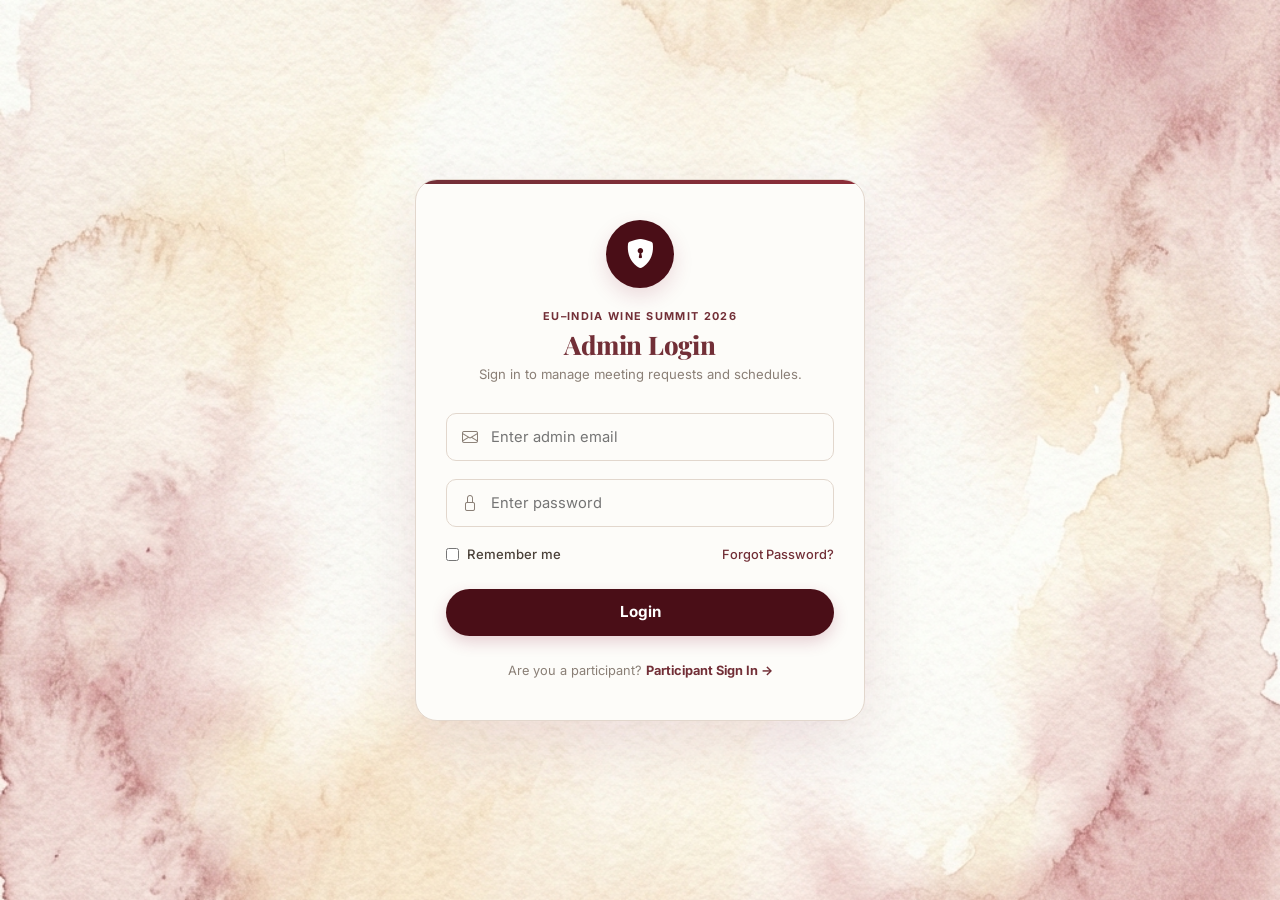
==== commit 009aff22: "EU–India Wine Summit 2026 and update registration form fields" ====
--- a/admin-login.html
+++ b/admin-login.html
@@ -4,7 +4,7 @@
 <head>
   <meta charset="UTF-8">
   <meta name="viewport" content="width=device-width, initial-scale=1.0">
-  <title>Admin Login | Indo-European Wine Meet 2026</title>
+  <title>Admin Login | EU–India Wine Summit 2026</title>
   <link rel="preconnect" href="https://fonts.googleapis.com">
   <link rel="preconnect" href="https://fonts.gstatic.com" crossorigin>
   <link
@@ -27,7 +27,7 @@
     <div class="auth-header">
       <p
         style="font-size:0.68rem; text-transform:uppercase; letter-spacing:0.12em; font-weight:700; color:var(--wine); margin-bottom:4px;">
-        INDO-EUROPEAN WINE MEET 2026</p>
+        EU–INDIA WINE SUMMIT 2026</p>
       <h3
         style="font-family:var(--font-serif); font-weight:800; color:var(--wine); font-size:1.6rem; margin-bottom:6px;">
         Admin Login</h3>
--- a/style.css
+++ b/style.css
@@ -1,17 +1,17 @@
 /* ============ TOKENS ============ */
 :root {
-  --cream: #F5EEE6;
-  --cream-alt: #F3EADF;
-  --paper: #FBF7F1;
-  --wine: #8B1E3F;
-  --wine-deep: #6E1731;
-  --rose: #A32045;
-  --terracotta: #B5502F;
-  --ink: #1D1714;
-  --border-soft: #D9CDC2;
-  --amber: #F29A2E;
-  --leaf: #6E8B5C;
-  --leaf-dark: #4F6B41;
+  --cream: #FAF6F0; /* Soft ivory background */
+  --cream-alt: #F3EAE1; /* Richer warm cream background */
+  --paper: #FDFCF9; /* Cleaner paper ivory background */
+  --wine: #722F37; /* Official Port Wine Red */
+  --wine-deep: #4A0E17; /* Deep Burgundy */
+  --rose: #8C2D38; /* Soft Porto Rose */
+  --terracotta: #802A36; /* Rich dark wine color instead of orange terracotta */
+  --ink: #221A18; /* Elegant deep wine-ink */
+  --border-soft: #E2D7CD; /* Premium soft beige border */
+  --amber: #C5A059; /* Wine Gold instead of bright orange */
+  --leaf: #5B724C; /* Elegant muted olive/grape leaf green */
+  --leaf-dark: #3F5234; /* Rich dark muted olive */
 
   --font-display: 'Poppins', sans-serif;
   --font-serif: 'Playfair Display', serif;
@@ -85,7 +85,7 @@
 }
 
 .section-title {
-  font-size: clamp(1.9rem, 3vw, 2.7rem);
+  font-size: clamp(1.6rem, 3vw, 2.2rem);
   margin-bottom: 18px;
 }
 
@@ -294,7 +294,7 @@
 
 .hero-grid {
   display: grid;
-  grid-template-columns: 0.95fr 1.15fr;
+  grid-template-columns: 0.8fr 1.2fr;
   gap: 48px;
   align-items: center;
   max-width: var(--container-max);
@@ -377,11 +377,13 @@
 }
 
 .hero-title {
-  font-size: clamp(2.6rem, 5.2vw, 4.4rem);
-  line-height: 1.03;
+  font-size: clamp(2.2rem, 4.2vw, 3.5rem);
+  line-height: 1.1;
+  letter-spacing: -0.02em;
   margin-bottom: 6px;
   font-family: var(--font-display);
   font-weight: 800;
+  color: #722F37;
 }
 
 .hero-subline {
@@ -435,9 +437,9 @@
 
 .hero-deco-bottle {
   position: absolute;
-  top: 30px;
-  right: 18px;
-  width: 92px;
+  top: 15px;
+  right: -45px;
+  width: 75px;
   z-index: 1;
 }
 
@@ -2736,7 +2738,172 @@
   box-shadow: 0 8px 20px rgba(139, 30, 63, 0.25);
   z-index: 10;
 }
-
-
-
-
+/* ============ EU-INDIA WINE SUMMIT CUSTOM STYLES ============ */
+.market-info-grid {
+  display: grid;
+  grid-template-columns: 1fr 1fr;
+  gap: 32px;
+  margin-top: 40px;
+}
+@media (max-width: 991px) {
+  .market-info-grid {
+    grid-template-columns: 1fr;
+  }
+}
+.market-card {
+  background: var(--paper);
+  border: 1px solid var(--border-soft);
+  border-radius: var(--radius-md);
+  padding: 34px;
+  height: 100%;
+  box-shadow: 0 10px 30px rgba(29, 23, 20, 0.04);
+}
+.market-card h4 {
+  font-family: var(--font-serif);
+  color: var(--wine);
+  font-size: 1.45rem;
+  margin-bottom: 20px;
+  border-bottom: 2px solid var(--amber);
+  padding-bottom: 10px;
+  display: inline-block;
+}
+.market-list {
+  list-style: none;
+  padding: 0;
+  margin: 0;
+}
+.market-list li {
+  position: relative;
+  padding-left: 24px;
+  margin-bottom: 12px;
+  font-size: 0.95rem;
+  line-height: 1.6;
+}
+.market-list li::before {
+  content: "•";
+  color: var(--amber);
+  font-weight: bold;
+  font-size: 1.25rem;
+  position: absolute;
+  left: 4px;
+  top: -2px;
+}
+.collab-box {
+  background: linear-gradient(135deg, var(--wine-deep) 0%, var(--wine) 100%);
+  color: #fff;
+  border-radius: var(--radius-md);
+  padding: 34px;
+  margin-top: 32px;
+  box-shadow: 0 15px 35px rgba(74, 14, 23, 0.15);
+}
+.collab-box h4 {
+  font-family: var(--font-serif);
+  color: var(--amber);
+  margin-bottom: 12px;
+}
+.collab-box p {
+  margin-bottom: 0;
+  line-height: 1.7;
+}
+
+/* Why Exhibit Section styles */
+.why-exhibit-section {
+  background: var(--cream);
+  padding: 100px 0;
+}
+.why-exhibit-grid {
+  display: grid;
+  grid-template-columns: repeat(auto-fit, minmax(250px, 1fr));
+  gap: 24px;
+  margin-top: 40px;
+}
+.exhibit-card {
+  background: var(--paper);
+  border: 1px solid var(--border-soft);
+  border-radius: var(--radius-md);
+  padding: 28px;
+  transition: transform 0.3s ease, box-shadow 0.3s ease;
+}
+.exhibit-card:hover {
+  transform: translateY(-5px);
+  box-shadow: 0 15px 30px rgba(29, 23, 20, 0.08);
+}
+.exhibit-icon {
+  width: 48px;
+  height: 48px;
+  border-radius: 50%;
+  background: rgba(114, 47, 55, 0.08);
+  color: var(--wine);
+  display: flex;
+  align-items: center;
+  justify-content: center;
+  font-size: 1.3rem;
+  margin-bottom: 16px;
+}
+.exhibit-card h5 {
+  font-size: 1.1rem;
+  font-weight: 700;
+  margin-bottom: 8px;
+}
+.exhibit-card p {
+  font-size: 0.9rem;
+  color: #4a4038;
+  line-height: 1.5;
+  margin: 0;
+}
+
+/* Simplified Registration elements styles */
+.fee-info-grid {
+  display: grid;
+  grid-template-columns: repeat(auto-fit, minmax(200px, 1fr));
+  gap: 20px;
+  margin-bottom: 24px;
+}
+.fee-card {
+  background: var(--cream-alt);
+  border: 1.5px solid var(--border-soft);
+  border-radius: var(--radius-md);
+  padding: 24px;
+  text-align: center;
+  display: flex;
+  flex-direction: column;
+  justify-content: center;
+  align-items: center;
+  transition: border-color 0.25s ease;
+}
+.fee-card:hover {
+  border-color: var(--amber);
+}
+.fee-role {
+  font-size: 0.8rem;
+  font-weight: 700;
+  text-transform: uppercase;
+  color: #72665c;
+  letter-spacing: 0.08em;
+  margin-bottom: 6px;
+}
+.fee-price {
+  font-family: var(--font-display);
+  font-size: 1.8rem;
+  font-weight: 800;
+  color: var(--wine);
+}
+.deadline-box-inline {
+  display: flex;
+  align-items: center;
+  gap: 12px;
+  background: rgba(114, 47, 55, 0.05);
+  border: 1.5px dashed var(--wine);
+  border-radius: var(--radius-md);
+  padding: 16px 20px;
+  height: 100%;
+}
+.deadline-box-inline i {
+  font-size: 1.8rem;
+  color: var(--wine);
+}
+.deadline-box-inline div {
+  font-size: 0.92rem;
+  line-height: 1.4;
+  color: #4a4038;
+}
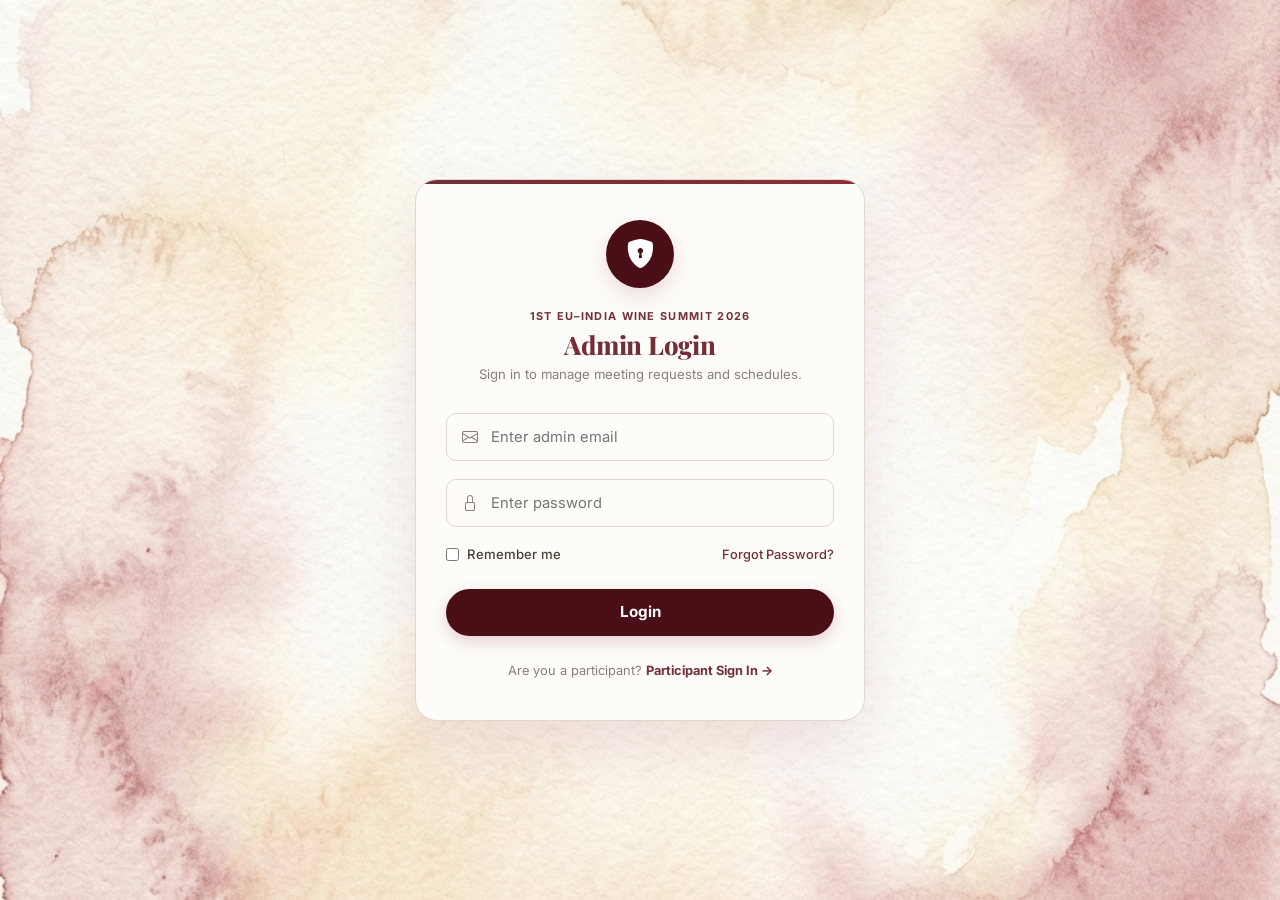
==== commit 6f33bfa7: "html" ====
--- a/admin-login.html
+++ b/admin-login.html
@@ -4,7 +4,7 @@
 <head>
   <meta charset="UTF-8">
   <meta name="viewport" content="width=device-width, initial-scale=1.0">
-  <title>Admin Login | EU–India Wine Summit 2026</title>
+  <title>Admin Login | 1st EU–India Wine Summit 2026</title>
   <link rel="preconnect" href="https://fonts.googleapis.com">
   <link rel="preconnect" href="https://fonts.gstatic.com" crossorigin>
   <link
@@ -27,7 +27,7 @@
     <div class="auth-header">
       <p
         style="font-size:0.68rem; text-transform:uppercase; letter-spacing:0.12em; font-weight:700; color:var(--wine); margin-bottom:4px;">
-        EU–INDIA WINE SUMMIT 2026</p>
+        1st EU–India Wine Summit 2026</p>
       <h3
         style="font-family:var(--font-serif); font-weight:800; color:var(--wine); font-size:1.6rem; margin-bottom:6px;">
         Admin Login</h3>
--- a/style.css
+++ b/style.css
@@ -1,17 +1,29 @@
 /* ============ TOKENS ============ */
 :root {
-  --cream: #FAF6F0; /* Soft ivory background */
-  --cream-alt: #F3EAE1; /* Richer warm cream background */
-  --paper: #FDFCF9; /* Cleaner paper ivory background */
-  --wine: #722F37; /* Official Port Wine Red */
-  --wine-deep: #4A0E17; /* Deep Burgundy */
-  --rose: #8C2D38; /* Soft Porto Rose */
-  --terracotta: #802A36; /* Rich dark wine color instead of orange terracotta */
-  --ink: #221A18; /* Elegant deep wine-ink */
-  --border-soft: #E2D7CD; /* Premium soft beige border */
-  --amber: #C5A059; /* Wine Gold instead of bright orange */
-  --leaf: #5B724C; /* Elegant muted olive/grape leaf green */
-  --leaf-dark: #3F5234; /* Rich dark muted olive */
+  --cream: #FAF6F0;
+  /* Soft ivory background */
+  --cream-alt: #F3EAE1;
+  /* Richer warm cream background */
+  --paper: #FDFCF9;
+  /* Cleaner paper ivory background */
+  --wine: #722F37;
+  /* Official Port Wine Red */
+  --wine-deep: #4A0E17;
+  /* Deep Burgundy */
+  --rose: #8C2D38;
+  /* Soft Porto Rose */
+  --terracotta: #802A36;
+  /* Rich dark wine color instead of orange terracotta */
+  --ink: #221A18;
+  /* Elegant deep wine-ink */
+  --border-soft: #E2D7CD;
+  /* Premium soft beige border */
+  --amber: #C5A059;
+  /* Wine Gold instead of bright orange */
+  --leaf: #5B724C;
+  /* Elegant muted olive/grape leaf green */
+  --leaf-dark: #3F5234;
+  /* Rich dark muted olive */
 
   --font-display: 'Poppins', sans-serif;
   --font-serif: 'Playfair Display', serif;
@@ -42,6 +54,9 @@
   margin: 0 auto;
   padding: 0 clamp(20px, 5vw, 64px);
 }
+
+
+
 
 h1,
 h2,
@@ -286,7 +301,7 @@
 
 /* ============ HERO ============ */
 .hero {
-  background: var(--cream);
+  background: #fff;
   padding: 56px 0 0 0;
   position: relative;
   overflow: hidden;
@@ -401,12 +416,16 @@
   align-items: center;
   gap: 8px;
   background: var(--amber);
-  color: var(--ink);
+  color: #fff;
   font-weight: 700;
   font-size: 1rem;
   padding: 11px 24px;
   border-radius: 999px;
   box-shadow: 0 8px 18px rgba(242, 154, 46, 0.35);
+}
+
+.wine-title{
+  color: var(--wine);
 }
 
 .venue-line {
@@ -1046,6 +1065,7 @@
 
 /* ============ RESPONSIVE ============ */
 @media (max-width: 991px) {
+
   .hero-grid,
   .about-grid,
   .highlights-grid {
@@ -1100,6 +1120,7 @@
     width: 140px;
     opacity: 0.1;
   }
+
   .opp-deco-leaf {
     width: 50px;
     opacity: 0.25;
@@ -1109,6 +1130,7 @@
   .hero-img-block.large img {
     height: 240px;
   }
+
   .hero-img-block.small img {
     height: 140px;
   }
@@ -1126,6 +1148,7 @@
 }
 
 @media (max-width: 767px) {
+
   /* Footer formatting */
   .footer-top {
     flex-direction: column;
@@ -1133,10 +1156,12 @@
     text-align: center;
     gap: 24px;
   }
+
   .footer-links {
     justify-content: center;
     gap: 12px 20px;
   }
+
   .footer-bottom {
     flex-direction: column;
     align-items: center;
@@ -1192,12 +1217,14 @@
     padding-left: 48px;
     margin-bottom: 26px;
   }
+
   .timeline-dot {
     width: 32px;
     height: 32px;
     font-size: 0.85rem;
     box-shadow: 0 0 0 4px var(--paper);
   }
+
   .timeline::before {
     left: 15px;
   }
@@ -1214,6 +1241,7 @@
     max-width: 100%;
     display: flex;
   }
+
   .contact-detail-card a {
     word-break: break-all;
   }
@@ -1228,6 +1256,7 @@
   .hero-img-block.large img {
     height: 180px;
   }
+
   .hero-img-block.small img {
     height: 100px;
   }
@@ -1237,18 +1266,22 @@
     padding: 24px 20px;
     max-width: 320px;
   }
+
   .event-popup-title {
     font-size: 1.35rem;
   }
+
   .event-popup-desc {
     font-size: 0.85rem;
     margin-bottom: 18px;
   }
+
   .event-popup-icon-wrap {
     width: 50px;
     height: 50px;
     margin-bottom: 12px;
   }
+
   .event-popup-svg {
     width: 30px;
     height: 30px;
@@ -1429,12 +1462,57 @@
 
 /* ============ REGISTRATION PAGE STYLES ============ */
 /* PAGE HERO STRIP */
-.form-hero{ background: var(--cream); padding: 75px 0 50px; text-align:center; position:relative; overflow:hidden; }
-.form-hero .eyebrow{ text-transform:uppercase; letter-spacing:0.18em; font-size:0.8rem; font-weight:700; color:var(--wine); }
-.form-hero h1{ font-size: clamp(2.4rem, 5vw, 3.6rem); margin: 12px 0 16px; font-weight: 800; }
-.form-hero p.lede{ max-width:680px; margin:0 auto; font-size:1.08rem; line-height:1.75; color:#4a4038; }
-.event-meta{ display:flex; gap:26px; justify-content:center; flex-wrap:wrap; margin-top:30px; }
-.event-meta span{ display:flex; align-items:center; gap:8px; font-weight:700; font-size:0.92rem; color: var(--wine); background: var(--cream-alt); border: 1.5px solid var(--border-soft); padding:10px 22px; border-radius:999px; box-shadow: 0 4px 12px rgba(139,30,63,0.04); }
+.form-hero {
+  background: var(--cream);
+  padding: 75px 0 50px;
+  text-align: center;
+  position: relative;
+  overflow: hidden;
+}
+
+.form-hero .eyebrow {
+  text-transform: uppercase;
+  letter-spacing: 0.18em;
+  font-size: 0.8rem;
+  font-weight: 700;
+  color: var(--wine);
+}
+
+.form-hero h1 {
+  font-size: clamp(2.4rem, 5vw, 3.6rem);
+  margin: 12px 0 16px;
+  font-weight: 800;
+}
+
+.form-hero p.lede {
+  max-width: 680px;
+  margin: 0 auto;
+  font-size: 1.08rem;
+  line-height: 1.75;
+  color: #4a4038;
+}
+
+.event-meta {
+  display: flex;
+  gap: 26px;
+  justify-content: center;
+  flex-wrap: wrap;
+  margin-top: 30px;
+}
+
+.event-meta span {
+  display: flex;
+  align-items: center;
+  gap: 8px;
+  font-weight: 700;
+  font-size: 0.92rem;
+  color: var(--wine);
+  background: var(--cream-alt);
+  border: 1.5px solid var(--border-soft);
+  padding: 10px 22px;
+  border-radius: 999px;
+  box-shadow: 0 4px 12px rgba(139, 30, 63, 0.04);
+}
 
 .progress-note {
   display: inline-flex;
@@ -1453,38 +1531,81 @@
 }
 
 /* FORM CARD */
-.form-section{ background: var(--paper); padding: 40px 0 110px; position: relative; }
-.reg-card{
+.form-section {
+  background: var(--paper);
+  padding: 40px 0 110px;
+  position: relative;
+}
+
+.reg-card {
   max-width: 980px;
   margin: 0 auto;
   background: var(--cream);
   border: 1.5px solid var(--border-soft);
   border-radius: var(--radius-lg);
-  box-shadow: 0 35px 70px rgba(29,23,20,0.12);
+  box-shadow: 0 35px 70px rgba(29, 23, 20, 0.12);
   padding: clamp(30px, 6vw, 64px);
   position: relative;
 }
 
-.form-group-block{ padding: 45px 0; border-bottom: 1.5px solid var(--border-soft); }
-.form-group-block:first-child{ padding-top:4px; }
-.form-group-block:last-of-type{ border-bottom:none; }
-.group-heading{ display:flex; align-items:center; gap:14px; margin-bottom: 28px; }
-.group-number{
-  width:36px; height:36px; border-radius:50%;
-  background: var(--wine); color:#fff;
-  display:flex; align-items:center; justify-content:center;
-  font-family: var(--font-display); font-weight:700; font-size:0.92rem;
-  flex-shrink:0;
-  box-shadow: 0 4px 10px rgba(139,30,63,0.2);
-}
-.group-heading h3{ font-size:1.35rem; margin:0; font-weight: 700; color: var(--ink); }
-
-.form-label{
-  font-weight:600; font-size:0.88rem; color:#4a4038;
-  margin-bottom:8px; display:block;
-}
-.form-label .req{ color: var(--wine); margin-left:3px; }
-.form-control, .form-select{
+.form-group-block {
+  padding: 45px 0;
+  border-bottom: 1.5px solid var(--border-soft);
+}
+
+.form-group-block:first-child {
+  padding-top: 4px;
+}
+
+.form-group-block:last-of-type {
+  border-bottom: none;
+}
+
+.group-heading {
+  display: flex;
+  align-items: center;
+  gap: 14px;
+  margin-bottom: 28px;
+}
+
+.group-number {
+  width: 36px;
+  height: 36px;
+  border-radius: 50%;
+  background: var(--wine);
+  color: #fff;
+  display: flex;
+  align-items: center;
+  justify-content: center;
+  font-family: var(--font-display);
+  font-weight: 700;
+  font-size: 0.92rem;
+  flex-shrink: 0;
+  box-shadow: 0 4px 10px rgba(139, 30, 63, 0.2);
+}
+
+.group-heading h3 {
+  font-size: 1.35rem;
+  margin: 0;
+  font-weight: 700;
+  color: var(--ink);
+}
+
+.form-label {
+  font-weight: 600;
+  font-size: 0.88rem;
+  color: #4a4038;
+  margin-bottom: 8px;
+  display: block;
+}
+
+.form-label .req {
+  color: var(--wine);
+  margin-left: 3px;
+}
+
+.form-control,
+.form-select {
   background: var(--paper);
   border: 1.5px solid var(--border-soft);
   border-radius: 12px;
@@ -1493,150 +1614,251 @@
   color: var(--ink);
   transition: all .25s ease;
 }
-.form-control:focus, .form-select:focus{
+
+.form-control:focus,
+.form-select:focus {
   border-color: var(--wine);
-  box-shadow: 0 0 0 4px rgba(139,30,63,0.12);
+  box-shadow: 0 0 0 4px rgba(139, 30, 63, 0.12);
   background: #fff;
   outline: none;
 }
-textarea.form-control{ min-height: 100px; resize: vertical; }
-
-.check-grid{
-  display:grid;
+
+textarea.form-control {
+  min-height: 100px;
+  resize: vertical;
+}
+
+.check-grid {
+  display: grid;
   grid-template-columns: repeat(3, 1fr);
   gap: 16px 20px;
 }
-.form-check{
+
+.form-check {
   background: var(--cream-alt);
   border: 1.5px solid var(--border-soft);
   border-radius: 12px;
   padding: 14px 18px;
-  display:flex;
-  align-items:center;
-  gap:12px;
-  margin:0;
+  display: flex;
+  align-items: center;
+  gap: 12px;
+  margin: 0;
   transition: all .25s ease;
   cursor: pointer;
 }
-.form-check:hover{
+
+.form-check:hover {
   border-color: var(--wine);
   background: #fff;
   transform: translateY(-2px);
   box-shadow: 0 6px 16px rgba(139, 30, 63, 0.06);
 }
+
 .form-check:has(.form-check-input:checked) {
   background: #fff;
   border-color: var(--wine);
   box-shadow: 0 6px 16px rgba(139, 30, 63, 0.08);
 }
-.form-check-input{
-  width: 1.15em; height: 1.15em;
-  margin-top:0;
+
+.form-check-input {
+  width: 1.15em;
+  height: 1.15em;
+  margin-top: 0;
   border: 1.5px solid var(--border-soft);
-  cursor:pointer;
+  cursor: pointer;
   transition: all 0.2s ease;
 }
-.form-check-input:checked{ background-color: var(--wine); border-color: var(--wine); }
-.form-check-input:focus{ box-shadow: 0 0 0 3px rgba(139,30,63,0.15); border-color: var(--wine); }
-.form-check-label{ font-size:0.92rem; font-weight:600; color: var(--ink); cursor:pointer; flex:1; }
-
-.other-field{ margin-top: 16px; }
-
-.category-grid{
-  display:grid;
+
+.form-check-input:checked {
+  background-color: var(--wine);
+  border-color: var(--wine);
+}
+
+.form-check-input:focus {
+  box-shadow: 0 0 0 3px rgba(139, 30, 63, 0.15);
+  border-color: var(--wine);
+}
+
+.form-check-label {
+  font-size: 0.92rem;
+  font-weight: 600;
+  color: var(--ink);
+  cursor: pointer;
+  flex: 1;
+}
+
+.other-field {
+  margin-top: 16px;
+}
+
+.category-grid {
+  display: grid;
   grid-template-columns: repeat(5, 1fr);
   gap: 16px;
 }
-.category-card{
-  position:relative;
-}
-.category-card input{ position:absolute; opacity:0; inset:0; cursor:pointer; }
-.category-card label{
-  display:flex; flex-direction:column; align-items:center; justify-content:center; gap:10px;
+
+.category-card {
+  position: relative;
+}
+
+.category-card input {
+  position: absolute;
+  opacity: 0;
+  inset: 0;
+  cursor: pointer;
+}
+
+.category-card label {
+  display: flex;
+  flex-direction: column;
+  align-items: center;
+  justify-content: center;
+  gap: 10px;
   background: var(--cream-alt);
   border: 1.5px solid var(--border-soft);
   border-radius: var(--radius-md);
   padding: 24px 12px;
-  text-align:center;
-  font-weight:700;
-  font-size:0.95rem;
-  color:#4a4038;
-  cursor:pointer;
+  text-align: center;
+  font-weight: 700;
+  font-size: 0.95rem;
+  color: #4a4038;
+  cursor: pointer;
   transition: all .25s ease;
-  height:100%;
-}
-.category-card label i{ font-size:1.5rem; color: var(--wine); transition: color 0.25s ease; }
+  height: 100%;
+}
+
+.category-card label i {
+  font-size: 1.5rem;
+  color: var(--wine);
+  transition: color 0.25s ease;
+}
+
 .category-card label:hover {
   transform: translateY(-3px);
   border-color: var(--wine);
   background: #fff;
   box-shadow: 0 8px 20px rgba(139, 30, 63, 0.08);
 }
-.category-card input:checked + label{
+
+.category-card input:checked+label {
   background: var(--wine);
   border-color: var(--wine);
-  color:#fff;
+  color: #fff;
   box-shadow: 0 8px 24px rgba(139, 30, 63, 0.2);
 }
-.category-card input:checked + label i{ color: #fff; }
-.category-card input:focus-visible + label{ box-shadow: 0 0 0 3px rgba(139,30,63,0.2); }
-
-.declaration-box{
+
+.category-card input:checked+label i {
+  color: #fff;
+}
+
+.category-card input:focus-visible+label {
+  box-shadow: 0 0 0 3px rgba(139, 30, 63, 0.2);
+}
+
+.declaration-box {
   background: var(--cream-alt);
   border-left: 5px solid var(--wine);
   border-radius: 12px;
   padding: 24px 28px;
-  display:flex;
-  gap:16px;
-  align-items:flex-start;
-}
-.declaration-box .form-check-input{ margin-top:3px; }
-.declaration-box p{ margin:0; font-size:0.94rem; line-height:1.65; color:#4a4038; font-weight: 500; }
-
-.submit-row{ display:flex; gap:20px; justify-content:center; flex-wrap:wrap; margin-top: 50px; }
-.btn-submit{
+  display: flex;
+  gap: 16px;
+  align-items: flex-start;
+}
+
+.declaration-box .form-check-input {
+  margin-top: 3px;
+}
+
+.declaration-box p {
+  margin: 0;
+  font-size: 0.94rem;
+  line-height: 1.65;
+  color: #4a4038;
+  font-weight: 500;
+}
+
+.submit-row {
+  display: flex;
+  gap: 20px;
+  justify-content: center;
+  flex-wrap: wrap;
+  margin-top: 50px;
+}
+
+.btn-submit {
   background: var(--wine);
-  color:#fff;
-  border:none;
+  color: #fff;
+  border: none;
   padding: 16px 48px;
-  border-radius:999px;
-  font-weight:700;
-  font-size:1.02rem;
+  border-radius: 999px;
+  font-weight: 700;
+  font-size: 1.02rem;
   transition: all .25s ease;
-  box-shadow: 0 14px 28px rgba(139,30,63,0.24);
+  box-shadow: 0 14px 28px rgba(139, 30, 63, 0.24);
   cursor: pointer;
 }
-.btn-submit:hover{ background: var(--wine-deep); transform: translateY(-2px); box-shadow: 0 18px 36px rgba(139,30,63,0.32); }
-.btn-reset{
+
+.btn-submit:hover {
+  background: var(--wine-deep);
+  transform: translateY(-2px);
+  box-shadow: 0 18px 36px rgba(139, 30, 63, 0.32);
+}
+
+.btn-reset {
   background: transparent;
   color: var(--wine);
   border: 1.5px solid var(--wine);
   padding: 15px 38px;
-  border-radius:999px;
-  font-weight:700;
-  font-size:0.98rem;
+  border-radius: 999px;
+  font-weight: 700;
+  font-size: 0.98rem;
   transition: all .25s ease;
   cursor: pointer;
 }
-.btn-reset:hover{ background: var(--wine); color:#fff; transform: translateY(-2px); }
-
-.success-banner{
-  display:none;
+
+.btn-reset:hover {
   background: var(--wine);
-  color:#fff;
+  color: #fff;
+  transform: translateY(-2px);
+}
+
+.success-banner {
+  display: none;
+  background: var(--wine);
+  color: #fff;
   border-radius: var(--radius-md);
   padding: 22px 28px;
   margin-bottom: 36px;
-  align-items:center;
-  gap:16px;
-  font-weight:600;
-  box-shadow: 0 10px 24px rgba(139,30,63,0.15);
-}
-.success-banner.show{ display:flex; }
-
-.site-footer{ background: var(--ink); color:#d9cdc2; padding: 40px 0; text-align:center; font-size:0.88rem; border-top: 1px solid rgba(255,255,255,0.05); }
-.site-footer a{ color:#d9cdc2; text-decoration: none; font-weight: 600; margin-left: 4px; }
-.site-footer a:hover { color: #fff; text-decoration: underline; }
+  align-items: center;
+  gap: 16px;
+  font-weight: 600;
+  box-shadow: 0 10px 24px rgba(139, 30, 63, 0.15);
+}
+
+.success-banner.show {
+  display: flex;
+}
+
+.site-footer {
+  background: var(--ink);
+  color: #d9cdc2;
+  padding: 40px 0;
+  text-align: center;
+  font-size: 0.88rem;
+  border-top: 1px solid rgba(255, 255, 255, 0.05);
+}
+
+.site-footer a {
+  color: #d9cdc2;
+  text-decoration: none;
+  font-weight: 600;
+  margin-left: 4px;
+}
+
+.site-footer a:hover {
+  color: #fff;
+  text-decoration: underline;
+}
 
 /* SVG Background Floaters */
 .register-deco-svg {
@@ -1646,10 +1868,30 @@
   z-index: 1;
   transition: all 0.3s ease;
 }
-.deco-left-1 { left: 4%; top: 12%; width: 110px; }
-.deco-right-1 { right: 4%; top: 22%; width: 90px; }
-.deco-left-2 { left: 3%; top: 62%; width: 95px; }
-.deco-right-2 { right: 3%; top: 78%; width: 115px; }
+
+.deco-left-1 {
+  left: 4%;
+  top: 12%;
+  width: 110px;
+}
+
+.deco-right-1 {
+  right: 4%;
+  top: 22%;
+  width: 90px;
+}
+
+.deco-left-2 {
+  left: 3%;
+  top: 62%;
+  width: 95px;
+}
+
+.deco-right-2 {
+  right: 3%;
+  top: 78%;
+  width: 115px;
+}
 
 /* Margins floaters on wide screen */
 .card-margin-deco {
@@ -1658,8 +1900,16 @@
   opacity: 0.15;
   pointer-events: none;
 }
-.card-deco-left { left: -120px; top: 15%; }
-.card-deco-right { right: -120px; top: 55%; }
+
+.card-deco-left {
+  left: -120px;
+  top: 15%;
+}
+
+.card-deco-right {
+  right: -120px;
+  top: 55%;
+}
 
 @media (max-width: 1200px) {
   .card-margin-deco {
@@ -1667,45 +1917,99 @@
   }
 }
 
-@media (max-width: 991px){
+@media (max-width: 991px) {
   .register-deco-svg {
     opacity: 0.08;
     width: 70px;
   }
-  .deco-left-1 { left: 2%; top: 5%; }
-  .deco-right-1 { right: 2%; top: 15%; }
-  .deco-left-2 { display: none; }
-  .deco-right-2 { display: none; }
+
+  .deco-left-1 {
+    left: 2%;
+    top: 5%;
+  }
+
+  .deco-right-1 {
+    right: 2%;
+    top: 15%;
+  }
+
+  .deco-left-2 {
+    display: none;
+  }
+
+  .deco-right-2 {
+    display: none;
+  }
 
   .form-section {
     padding: 30px 0 80px;
   }
 }
 
-@media (max-width: 767px){
-  .check-grid{ grid-template-columns: repeat(2, 1fr); gap: 12px 14px; }
-  .category-grid{ grid-template-columns: repeat(2, 1fr); gap: 12px; }
-  .event-meta{ flex-direction:column; align-items:center; gap: 12px; }
-  .event-meta span { width: 100%; justify-content: center; }
-  .reg-card { padding: 24px 20px; }
-  .form-group-block { padding: 30px 0; }
-  .group-heading { margin-bottom: 20px; }
-  .submit-row { flex-direction: column; gap: 14px; }
-  .btn-submit, .btn-reset { width: 100%; text-align: center; }
+@media (max-width: 767px) {
+  .check-grid {
+    grid-template-columns: repeat(2, 1fr);
+    gap: 12px 14px;
+  }
+
+  .category-grid {
+    grid-template-columns: repeat(2, 1fr);
+    gap: 12px;
+  }
+
+  .event-meta {
+    flex-direction: column;
+    align-items: center;
+    gap: 12px;
+  }
+
+  .event-meta span {
+    width: 100%;
+    justify-content: center;
+  }
+
+  .reg-card {
+    padding: 24px 20px;
+  }
+
+  .form-group-block {
+    padding: 30px 0;
+  }
+
+  .group-heading {
+    margin-bottom: 20px;
+  }
+
+  .submit-row {
+    flex-direction: column;
+    gap: 14px;
+  }
+
+  .btn-submit,
+  .btn-reset {
+    width: 100%;
+    text-align: center;
+  }
 }
 
 @media (max-width: 575px) {
   .register-deco-svg {
     display: none;
   }
+
   .navbar-inner {
     padding: 10px 20px;
   }
 }
 
-@media (max-width: 480px){
-  .check-grid{ grid-template-columns: 1fr; }
-  .category-grid{ grid-template-columns: 1fr; }
+@media (max-width: 480px) {
+  .check-grid {
+    grid-template-columns: 1fr;
+  }
+
+  .category-grid {
+    grid-template-columns: 1fr;
+  }
 }
 
 /* ============ PRE-SCHEDULE MEETING STYLES ============ */
@@ -1717,6 +2021,7 @@
   position: relative;
   overflow: hidden;
 }
+
 .meeting-hero h1 {
   font-family: var(--font-display);
   font-size: clamp(2.4rem, 5vw, 3.6rem);
@@ -1724,6 +2029,7 @@
   font-weight: 800;
   color: var(--ink);
 }
+
 .meeting-hero p.lede {
   max-width: 680px;
   margin: 0 auto;
@@ -1742,6 +2048,7 @@
   position: relative;
   padding: 0 10px;
 }
+
 .stepper::before {
   content: '';
   position: absolute;
@@ -1752,6 +2059,7 @@
   background: var(--border-soft);
   z-index: 1;
 }
+
 .step-node {
   width: 40px;
   height: 40px;
@@ -1768,17 +2076,20 @@
   z-index: 2;
   transition: all 0.3s cubic-bezier(0.4, 0, 0.2, 1);
 }
+
 .step-node.active {
   background: var(--wine);
   border-color: var(--wine);
   color: #fff;
   box-shadow: 0 0 0 6px rgba(139, 30, 63, 0.12);
 }
+
 .step-node.completed {
   background: var(--leaf-dark);
   border-color: var(--leaf-dark);
   color: #fff;
 }
+
 .step-label {
   position: absolute;
   top: 48px;
@@ -1791,9 +2102,11 @@
   letter-spacing: 0.06em;
   color: #8a7f76;
 }
+
 .step-node.active .step-label {
   color: var(--wine);
 }
+
 .step-node.completed .step-label {
   color: var(--leaf-dark);
 }
@@ -1804,6 +2117,7 @@
   padding: 60px 0 100px;
   position: relative;
 }
+
 .booking-card {
   max-width: 780px;
   margin: 0 auto;
@@ -1820,6 +2134,7 @@
   position: relative;
   margin-bottom: 22px;
 }
+
 .booking-input-icon {
   position: absolute;
   left: 18px;
@@ -1830,6 +2145,7 @@
   pointer-events: none;
   z-index: 2;
 }
+
 .booking-control {
   width: 100%;
   height: 52px;
@@ -1843,15 +2159,18 @@
   transition: all 0.25s ease;
   outline: none;
 }
+
 .booking-control:focus {
   border-color: var(--wine);
   background: #fff;
   box-shadow: 0 0 0 4px rgba(139, 30, 63, 0.1);
 }
+
 .booking-control.is-invalid {
   border-color: var(--wine);
   background: #fff6f8;
 }
+
 .booking-err {
   font-size: 0.8rem;
   color: var(--wine);
@@ -1873,9 +2192,11 @@
   margin-bottom: 30px;
   box-shadow: 0 8px 24px rgba(139, 30, 63, 0.15);
 }
+
 .meeting-date-display i {
   font-size: 1.4rem;
 }
+
 .meeting-date-display .day {
   font-size: 1.1rem;
   font-weight: 700;
@@ -1889,6 +2210,7 @@
   gap: 16px;
   margin-top: 15px;
 }
+
 .time-slot-card {
   background: #fff;
   border: 1.5px solid var(--border-soft);
@@ -1896,34 +2218,40 @@
   padding: 16px 14px;
   text-align: center;
   cursor: pointer;
-  box-shadow: 0 4px 10px rgba(0,0,0,0.01);
+  box-shadow: 0 4px 10px rgba(0, 0, 0, 0.01);
   transition: all 0.25s cubic-bezier(0.4, 0, 0.2, 1);
 }
+
 .time-slot-card:hover {
   border-color: var(--wine);
   background: #fff;
   transform: translateY(-3px);
   box-shadow: 0 8px 20px rgba(139, 30, 63, 0.08);
 }
+
 .time-slot-card.selected {
   background: linear-gradient(135deg, var(--wine) 0%, var(--rose) 100%);
   border-color: var(--wine);
   color: #fff;
   box-shadow: 0 8px 20px rgba(139, 30, 63, 0.2);
 }
+
 .time-slot-card.selected .slot-dur {
   color: #f5e4e8;
 }
+
 .time-slot-card .slot-time {
   font-family: var(--font-display);
   font-weight: 700;
   font-size: 1.05rem;
 }
+
 .time-slot-card .slot-dur {
   font-size: 0.75rem;
   color: #8a7f76;
   margin-top: 3px;
 }
+
 .time-slot-card .slot-status {
   display: inline-flex;
   align-items: center;
@@ -1938,10 +2266,12 @@
   border-radius: 20px;
   margin-top: 10px;
 }
+
 .time-slot-card.selected .slot-status {
   background: rgba(255, 255, 255, 0.2);
   color: #fff;
 }
+
 .time-slot-card.booked {
   opacity: 0.55;
   background: var(--cream-alt);
@@ -1949,6 +2279,7 @@
   cursor: not-allowed;
   pointer-events: none;
 }
+
 .time-slot-card.booked .slot-status {
   background: rgba(139, 30, 63, 0.06);
   color: var(--wine);
@@ -1965,6 +2296,7 @@
   height: 100%;
   box-shadow: 0 4px 12px rgba(29, 23, 20, 0.02);
 }
+
 .meeting-step-card::before {
   content: attr(data-step);
   position: absolute;
@@ -1979,10 +2311,12 @@
   text-transform: uppercase;
   letter-spacing: 0.06em;
 }
+
 .meeting-step-card:hover {
   transform: translateY(-4px);
   box-shadow: 0 15px 35px rgba(29, 23, 20, 0.08);
 }
+
 .meeting-step-card i {
   font-size: 1.8rem;
   color: var(--wine);
@@ -1997,6 +2331,7 @@
   border-radius: 14px;
   padding: 24px;
 }
+
 .confirm-item {
   display: flex;
   justify-content: space-between;
@@ -2005,17 +2340,21 @@
   border-bottom: 1px solid var(--border-soft);
   font-size: 0.92rem;
 }
+
 .confirm-item:last-child {
   border-bottom: none;
 }
+
 .confirm-label {
   color: #8a7f76;
   font-weight: 500;
 }
+
 .confirm-value {
   font-weight: 700;
   color: var(--ink);
 }
+
 .confirm-value.highlight {
   color: var(--wine);
   font-size: 1.08rem;
@@ -2026,6 +2365,7 @@
   text-align: center;
   padding: 40px 10px;
 }
+
 .booking-success-icon {
   width: 80px;
   height: 80px;
@@ -2039,6 +2379,7 @@
   margin: 0 auto 24px;
   box-shadow: 0 8px 24px rgba(139, 30, 63, 0.2);
 }
+
 .booking-success-title {
   font-family: var(--font-display);
   font-weight: 800;
@@ -2046,6 +2387,7 @@
   color: var(--ink);
   margin-bottom: 12px;
 }
+
 .ref-tag {
   display: inline-flex;
   align-items: center;
@@ -2067,6 +2409,7 @@
   background: var(--paper);
   color: var(--ink);
 }
+
 .admin-sidebar {
   width: 256px;
   background: var(--ink);
@@ -2081,9 +2424,11 @@
   transition: width 0.3s cubic-bezier(0.4, 0, 0.2, 1);
   overflow: hidden;
 }
+
 .admin-sidebar.collapsed {
   width: 68px;
 }
+
 .admin-sidebar-logo {
   padding: 16px 20px;
   display: flex;
@@ -2093,19 +2438,23 @@
   min-height: 64px;
   flex-shrink: 0;
 }
+
 .admin-sidebar-logo img {
   height: 32px;
   width: auto;
 }
+
 .admin-sidebar-logo .title-wrap {
   white-space: nowrap;
   opacity: 1;
   transition: opacity 0.25s ease;
 }
+
 .admin-sidebar.collapsed .admin-sidebar-logo .title-wrap {
   opacity: 0;
   width: 0;
 }
+
 .admin-sidebar-logo h5 {
   font-size: 0.95rem;
   margin: 0;
@@ -2113,16 +2462,19 @@
   font-weight: 700;
   font-family: var(--font-display);
 }
+
 .admin-sidebar-logo p {
   font-size: 0.7rem;
   margin: 0;
   color: #8a7f76;
 }
+
 .admin-nav {
   flex: 1;
   padding: 15px 10px;
   overflow-y: auto;
 }
+
 .admin-nav-label {
   font-size: 0.65rem;
   font-weight: 700;
@@ -2132,9 +2484,11 @@
   padding: 12px 12px 6px;
   white-space: nowrap;
 }
+
 .admin-sidebar.collapsed .admin-nav-label {
   opacity: 0;
 }
+
 .admin-nav-item {
   display: flex;
   align-items: center;
@@ -2150,25 +2504,30 @@
   cursor: pointer;
   transition: all 0.2s ease;
 }
+
 .admin-nav-item:hover {
   background: rgba(255, 255, 255, 0.06);
   color: #fff;
 }
+
 .admin-nav-item.active {
   background: var(--wine);
   color: #fff;
   box-shadow: 0 4px 12px rgba(139, 30, 63, 0.2);
 }
+
 .admin-nav-item i {
   font-size: 1.1rem;
   width: 24px;
   text-align: center;
   flex-shrink: 0;
 }
+
 .admin-sidebar.collapsed .admin-nav-item span {
   opacity: 0;
   width: 0;
 }
+
 .admin-nav-badge {
   background: var(--amber);
   color: var(--ink);
@@ -2178,14 +2537,17 @@
   border-radius: 10px;
   margin-left: auto;
 }
+
 .admin-sidebar.collapsed .admin-nav-badge {
   display: none;
 }
+
 .admin-sidebar-footer {
   padding: 12px 8px;
   border-top: 1px solid rgba(255, 255, 255, 0.06);
   flex-shrink: 0;
 }
+
 .admin-collapse-btn {
   width: 100%;
   display: flex;
@@ -2200,10 +2562,12 @@
   font-size: 13px;
   transition: all 0.2s ease;
 }
+
 .admin-collapse-btn:hover {
   background: rgba(255, 255, 255, 0.08);
   color: #fff;
 }
+
 .admin-collapse-btn i {
   font-size: 16px;
   flex-shrink: 0;
@@ -2211,9 +2575,11 @@
   text-align: center;
   transition: transform 0.3s ease;
 }
+
 .admin-sidebar.collapsed .admin-collapse-btn i.bi-chevron-left {
   transform: rotate(180deg);
 }
+
 .admin-sidebar.collapsed .admin-collapse-btn span {
   opacity: 0;
   width: 0;
@@ -2227,6 +2593,7 @@
   flex-direction: column;
   transition: margin-left 0.3s cubic-bezier(0.4, 0, 0.2, 1);
 }
+
 .admin-main.collapsed {
   margin-left: 68px;
 }
@@ -2242,12 +2609,14 @@
   top: 0;
   z-index: 100;
 }
+
 .admin-header-title {
   font-family: var(--font-display);
   font-weight: 700;
   font-size: 1.15rem;
   color: var(--ink);
 }
+
 .admin-header-title span {
   font-size: 0.76rem;
   font-weight: 500;
@@ -2266,6 +2635,7 @@
   box-shadow: 0 10px 24px rgba(29, 23, 20, 0.03);
   height: 100%;
 }
+
 .admin-stat-card::after {
   content: '';
   position: absolute;
@@ -2276,21 +2646,35 @@
   border-radius: 50%;
   background: rgba(255, 255, 255, 0.08);
 }
-.admin-stat-1 { background: linear-gradient(135deg, var(--wine) 0%, var(--wine-deep) 100%); }
-.admin-stat-2 { background: linear-gradient(135deg, var(--terracotta) 0%, #d66c4c 100%); }
-.admin-stat-3 { background: linear-gradient(135deg, var(--leaf-dark) 0%, #587349 100%); }
-.admin-stat-4 { background: linear-gradient(135deg, var(--ink) 0%, #362c28 100%); }
+
+.admin-stat-1 {
+  background: linear-gradient(135deg, var(--wine) 0%, var(--wine-deep) 100%);
+}
+
+.admin-stat-2 {
+  background: linear-gradient(135deg, var(--terracotta) 0%, #d66c4c 100%);
+}
+
+.admin-stat-3 {
+  background: linear-gradient(135deg, var(--leaf-dark) 0%, #587349 100%);
+}
+
+.admin-stat-4 {
+  background: linear-gradient(135deg, var(--ink) 0%, #362c28 100%);
+}
 
 .admin-stat-icon {
   font-size: 1.8rem;
   margin-bottom: 12px;
 }
+
 .admin-stat-num {
   font-family: var(--font-display);
   font-size: 2.1rem;
   font-weight: 800;
   line-height: 1.1;
 }
+
 .admin-stat-label {
   font-size: 0.8rem;
   opacity: 0.85;
@@ -2310,16 +2694,19 @@
   padding: 5px 12px;
   border-radius: 20px;
 }
+
 .admin-status-pending {
   background: rgba(242, 154, 46, 0.08);
   color: #c97514;
   border: 1px solid rgba(242, 154, 46, 0.2);
 }
+
 .admin-status-confirmed {
   background: rgba(110, 139, 92, 0.08);
   color: var(--leaf-dark);
   border: 1px solid rgba(110, 139, 92, 0.25);
 }
+
 .admin-status-rejected {
   background: rgba(139, 30, 63, 0.08);
   color: var(--wine);
@@ -2334,6 +2721,7 @@
   box-shadow: 0 6px 18px rgba(29, 23, 20, 0.02);
   overflow: hidden;
 }
+
 .admin-table-toolbar {
   padding: 20px 24px;
   border-bottom: 1.5px solid var(--border-soft);
@@ -2342,6 +2730,7 @@
   gap: 12px;
   flex-wrap: wrap;
 }
+
 .admin-table-title {
   font-family: var(--font-display);
   font-weight: 700;
@@ -2349,11 +2738,13 @@
   color: var(--ink);
   flex: 1;
 }
+
 .admin-table {
   width: 100%;
   border-collapse: collapse;
   font-size: 0.9rem;
 }
+
 .admin-table th {
   padding: 14px 20px;
   font-weight: 700;
@@ -2364,15 +2755,18 @@
   background: var(--paper);
   border-bottom: 1.5px solid var(--border-soft);
 }
+
 .admin-table td {
   padding: 16px 20px;
   border-bottom: 1px solid var(--border-soft);
   color: var(--ink);
   vertical-align: middle;
 }
+
 .admin-table tr:hover td {
   background: rgba(245, 238, 230, 0.2);
 }
+
 .admin-action-btn {
   width: 34px;
   height: 34px;
@@ -2386,16 +2780,19 @@
   transition: all 0.2s ease;
   cursor: pointer;
 }
+
 .admin-action-btn:hover {
   border-color: var(--wine);
   color: var(--wine);
   background: rgba(139, 30, 63, 0.05);
 }
+
 .admin-action-btn.success:hover {
   border-color: var(--leaf-dark);
   color: var(--leaf-dark);
   background: rgba(110, 139, 92, 0.05);
 }
+
 .admin-action-btn.danger:hover {
   border-color: var(--wine);
   color: var(--wine);
@@ -2407,20 +2804,25 @@
   background: #231b18;
   border-bottom-color: #3b302c;
 }
+
 [data-theme="dark"] .admin-table-card {
   background: #231b18;
   border-color: #3b302c;
 }
+
 [data-theme="dark"] .admin-table th {
   background: #2d2320;
   border-bottom-color: #3b302c;
 }
+
 [data-theme="dark"] .admin-table td {
   border-bottom-color: #3b302c;
 }
+
 [data-theme="dark"] .admin-table tr:hover td {
   background: rgba(255, 255, 255, 0.01);
 }
+
 [data-theme="dark"] .admin-action-btn {
   border-color: #3b302c;
 }
@@ -2437,6 +2839,7 @@
   justify-content: center;
   padding: 20px;
 }
+
 .auth-card {
   max-width: 450px;
   width: 100%;
@@ -2448,6 +2851,7 @@
   position: relative;
   overflow: hidden;
 }
+
 .auth-card::before {
   content: '';
   position: absolute;
@@ -2457,14 +2861,17 @@
   height: 4px;
   background: linear-gradient(90deg, var(--wine) 0%, var(--rose) 100%);
 }
+
 .auth-logo {
   text-align: center;
   margin-bottom: 24px;
 }
+
 .auth-logo img {
   height: 42px;
   width: auto;
 }
+
 .auth-icon-circle {
   width: 68px;
   height: 68px;
@@ -2478,10 +2885,12 @@
   margin: 0 auto 20px;
   box-shadow: 0 8px 20px rgba(139, 30, 63, 0.15);
 }
+
 .auth-header {
   text-align: center;
   margin-bottom: 28px;
 }
+
 .auth-header h3 {
   font-family: var(--font-display);
   font-weight: 800;
@@ -2489,14 +2898,17 @@
   color: var(--ink);
   margin-bottom: 6px;
 }
+
 .auth-header p {
   font-size: 0.88rem;
   color: #8a7f76;
 }
+
 .auth-input-wrap {
   position: relative;
   margin-bottom: 18px;
 }
+
 .auth-input-icon {
   position: absolute;
   left: 16px;
@@ -2506,6 +2918,7 @@
   font-size: 1rem;
   pointer-events: none;
 }
+
 .auth-control {
   width: 100%;
   padding: 12px 16px 12px 44px;
@@ -2518,11 +2931,13 @@
   transition: all 0.2s ease;
   outline: none;
 }
+
 .auth-control:focus {
   border-color: var(--wine);
   background: #fff;
   box-shadow: 0 0 0 3px rgba(139, 30, 63, 0.1);
 }
+
 .auth-options {
   display: flex;
   justify-content: space-between;
@@ -2531,14 +2946,17 @@
   margin-bottom: 24px;
   color: #4a4038;
 }
+
 .auth-options a {
   color: var(--wine);
   text-decoration: none;
   font-weight: 600;
 }
+
 .auth-options a:hover {
   text-decoration: underline;
 }
+
 .auth-btn {
   width: 100%;
   background: var(--wine);
@@ -2552,24 +2970,29 @@
   box-shadow: 0 6px 16px rgba(139, 30, 63, 0.2);
   cursor: pointer;
 }
+
 .auth-btn:hover {
   background: var(--wine-deep);
   transform: translateY(-1px);
 }
+
 .auth-switch {
   text-align: center;
   margin-top: 20px;
   font-size: 0.85rem;
   color: #8a7f76;
 }
+
 .auth-switch a {
   color: var(--wine);
   text-decoration: none;
   font-weight: 700;
 }
+
 .auth-switch a:hover {
   text-decoration: underline;
 }
+
 .auth-error {
   background: rgba(139, 30, 63, 0.08);
   border: 1px solid rgba(139, 30, 63, 0.2);
@@ -2593,20 +3016,24 @@
   padding: 12px 20px;
   box-shadow: 0 4px 12px rgba(29, 23, 20, 0.03);
 }
+
 .meeting-badge-item i {
   font-size: 1.4rem;
   color: var(--wine);
 }
+
 .meeting-badge-item div {
   display: flex;
   flex-direction: column;
   text-align: left;
 }
+
 .meeting-badge-item strong {
   font-size: 0.95rem;
   color: var(--ink);
   font-weight: 700;
 }
+
 .meeting-badge-item span {
   font-size: 0.78rem;
   color: #8a7f76;
@@ -2623,12 +3050,14 @@
   box-shadow: 0 6px 16px rgba(139, 30, 63, 0.15);
   flex-shrink: 0;
 }
+
 .date-block-box .day {
   font-size: 1.8rem;
   font-weight: 800;
   line-height: 1;
   font-family: var(--font-display);
 }
+
 .date-block-box .month {
   font-size: 0.75rem;
   text-transform: uppercase;
@@ -2637,6 +3066,7 @@
   margin-top: 4px;
   display: block;
 }
+
 .date-block-box .year {
   font-size: 0.75rem;
   opacity: 0.85;
@@ -2651,6 +3081,7 @@
   padding: 0 24px;
   background: var(--paper);
 }
+
 .admin-tab-btn {
   border: none;
   background: transparent;
@@ -2662,12 +3093,15 @@
   cursor: pointer;
   transition: all 0.2s ease;
 }
+
 .admin-tab-btn:hover {
   color: var(--wine);
 }
+
 .admin-tab-btn.active {
   color: var(--wine);
 }
+
 .admin-tab-btn.active::after {
   content: '';
   position: absolute;
@@ -2689,12 +3123,14 @@
   overflow-x: auto;
   margin-top: 28px;
 }
+
 .timeline-schedule-grid {
   display: flex;
   min-width: 800px;
   border-bottom: 1.5px solid var(--border-soft);
   padding-bottom: 12px;
 }
+
 .timeline-schedule-hour {
   flex: 1;
   text-align: center;
@@ -2704,9 +3140,11 @@
   border-right: 1px dashed var(--border-soft);
   padding: 6px 0;
 }
+
 .timeline-schedule-hour:last-child {
   border-right: none;
 }
+
 .timeline-schedule-events {
   position: relative;
   min-height: 90px;
@@ -2716,6 +3154,7 @@
   border-radius: 12px;
   border: 1px solid var(--border-soft);
 }
+
 .timeline-schedule-event-block {
   position: absolute;
   background: linear-gradient(135deg, var(--wine) 0%, var(--rose) 100%);
@@ -2733,11 +3172,13 @@
   top: 50%;
   transform: translateY(-50%);
 }
+
 .timeline-schedule-event-block:hover {
   transform: translateY(-52%) scale(1.03);
   box-shadow: 0 8px 20px rgba(139, 30, 63, 0.25);
   z-index: 10;
 }
+
 /* ============ EU-INDIA WINE SUMMIT CUSTOM STYLES ============ */
 .market-info-grid {
   display: grid;
@@ -2745,11 +3186,13 @@
   gap: 32px;
   margin-top: 40px;
 }
+
 @media (max-width: 991px) {
   .market-info-grid {
     grid-template-columns: 1fr;
   }
 }
+
 .market-card {
   background: var(--paper);
   border: 1px solid var(--border-soft);
@@ -2758,6 +3201,7 @@
   height: 100%;
   box-shadow: 0 10px 30px rgba(29, 23, 20, 0.04);
 }
+
 .market-card h4 {
   font-family: var(--font-serif);
   color: var(--wine);
@@ -2767,11 +3211,13 @@
   padding-bottom: 10px;
   display: inline-block;
 }
+
 .market-list {
   list-style: none;
   padding: 0;
   margin: 0;
 }
+
 .market-list li {
   position: relative;
   padding-left: 24px;
@@ -2779,6 +3225,7 @@
   font-size: 0.95rem;
   line-height: 1.6;
 }
+
 .market-list li::before {
   content: "•";
   color: var(--amber);
@@ -2788,6 +3235,7 @@
   left: 4px;
   top: -2px;
 }
+
 .collab-box {
   background: linear-gradient(135deg, var(--wine-deep) 0%, var(--wine) 100%);
   color: #fff;
@@ -2796,11 +3244,13 @@
   margin-top: 32px;
   box-shadow: 0 15px 35px rgba(74, 14, 23, 0.15);
 }
+
 .collab-box h4 {
   font-family: var(--font-serif);
   color: var(--amber);
   margin-bottom: 12px;
 }
+
 .collab-box p {
   margin-bottom: 0;
   line-height: 1.7;
@@ -2811,12 +3261,14 @@
   background: var(--cream);
   padding: 100px 0;
 }
+
 .why-exhibit-grid {
   display: grid;
   grid-template-columns: repeat(auto-fit, minmax(250px, 1fr));
   gap: 24px;
   margin-top: 40px;
 }
+
 .exhibit-card {
   background: var(--paper);
   border: 1px solid var(--border-soft);
@@ -2824,10 +3276,12 @@
   padding: 28px;
   transition: transform 0.3s ease, box-shadow 0.3s ease;
 }
+
 .exhibit-card:hover {
   transform: translateY(-5px);
   box-shadow: 0 15px 30px rgba(29, 23, 20, 0.08);
 }
+
 .exhibit-icon {
   width: 48px;
   height: 48px;
@@ -2840,11 +3294,13 @@
   font-size: 1.3rem;
   margin-bottom: 16px;
 }
+
 .exhibit-card h5 {
   font-size: 1.1rem;
   font-weight: 700;
   margin-bottom: 8px;
 }
+
 .exhibit-card p {
   font-size: 0.9rem;
   color: #4a4038;
@@ -2859,6 +3315,7 @@
   gap: 20px;
   margin-bottom: 24px;
 }
+
 .fee-card {
   background: var(--cream-alt);
   border: 1.5px solid var(--border-soft);
@@ -2871,9 +3328,11 @@
   align-items: center;
   transition: border-color 0.25s ease;
 }
+
 .fee-card:hover {
   border-color: var(--amber);
 }
+
 .fee-role {
   font-size: 0.8rem;
   font-weight: 700;
@@ -2882,12 +3341,14 @@
   letter-spacing: 0.08em;
   margin-bottom: 6px;
 }
+
 .fee-price {
   font-family: var(--font-display);
   font-size: 1.8rem;
   font-weight: 800;
   color: var(--wine);
 }
+
 .deadline-box-inline {
   display: flex;
   align-items: center;
@@ -2898,12 +3359,70 @@
   padding: 16px 20px;
   height: 100%;
 }
+
 .deadline-box-inline i {
   font-size: 1.8rem;
   color: var(--wine);
 }
+
 .deadline-box-inline div {
   font-size: 0.92rem;
   line-height: 1.4;
   color: #4a4038;
 }
+
+
+.sponsor-note {
+  font-size: 14px;
+  line-height: 1.5;
+  color: #5f5f5f;
+  text-align: center;
+}
+
+.sponsor-note a {
+  color: var(--wine);
+  font-weight: 600;
+  text-decoration: none;
+  border-bottom: 1px solid transparent;
+  transition: all .3s ease;
+}
+
+.sponsor-note a:hover {
+  color: var(--amber);
+  border-color: var(--amber);
+}
+
+.sponsor-note a:first-of-type {
+  display: inline-block;
+  /* margin: 0 4px; */
+}
+
+.sponsor-note a:last-of-type {
+  white-space: nowrap;
+}
+
+.exhibitor {
+  padding: 12px;
+}
+
+.exhibitor ul {
+  list-style: none;
+}
+
+.exhibitor ul li {
+  position: relative;
+  padding-left: 24px;
+  margin-bottom: 12px;
+  font-size: 0.95rem;
+  line-height: 1.6;
+}
+
+.exhibitor ul li::before {
+  content: "•";
+  color: var(--wine);
+  font-weight: bold;
+  font-size: 1.25rem;
+  position: absolute;
+  left: 4px;
+  top: -2px;
+}
